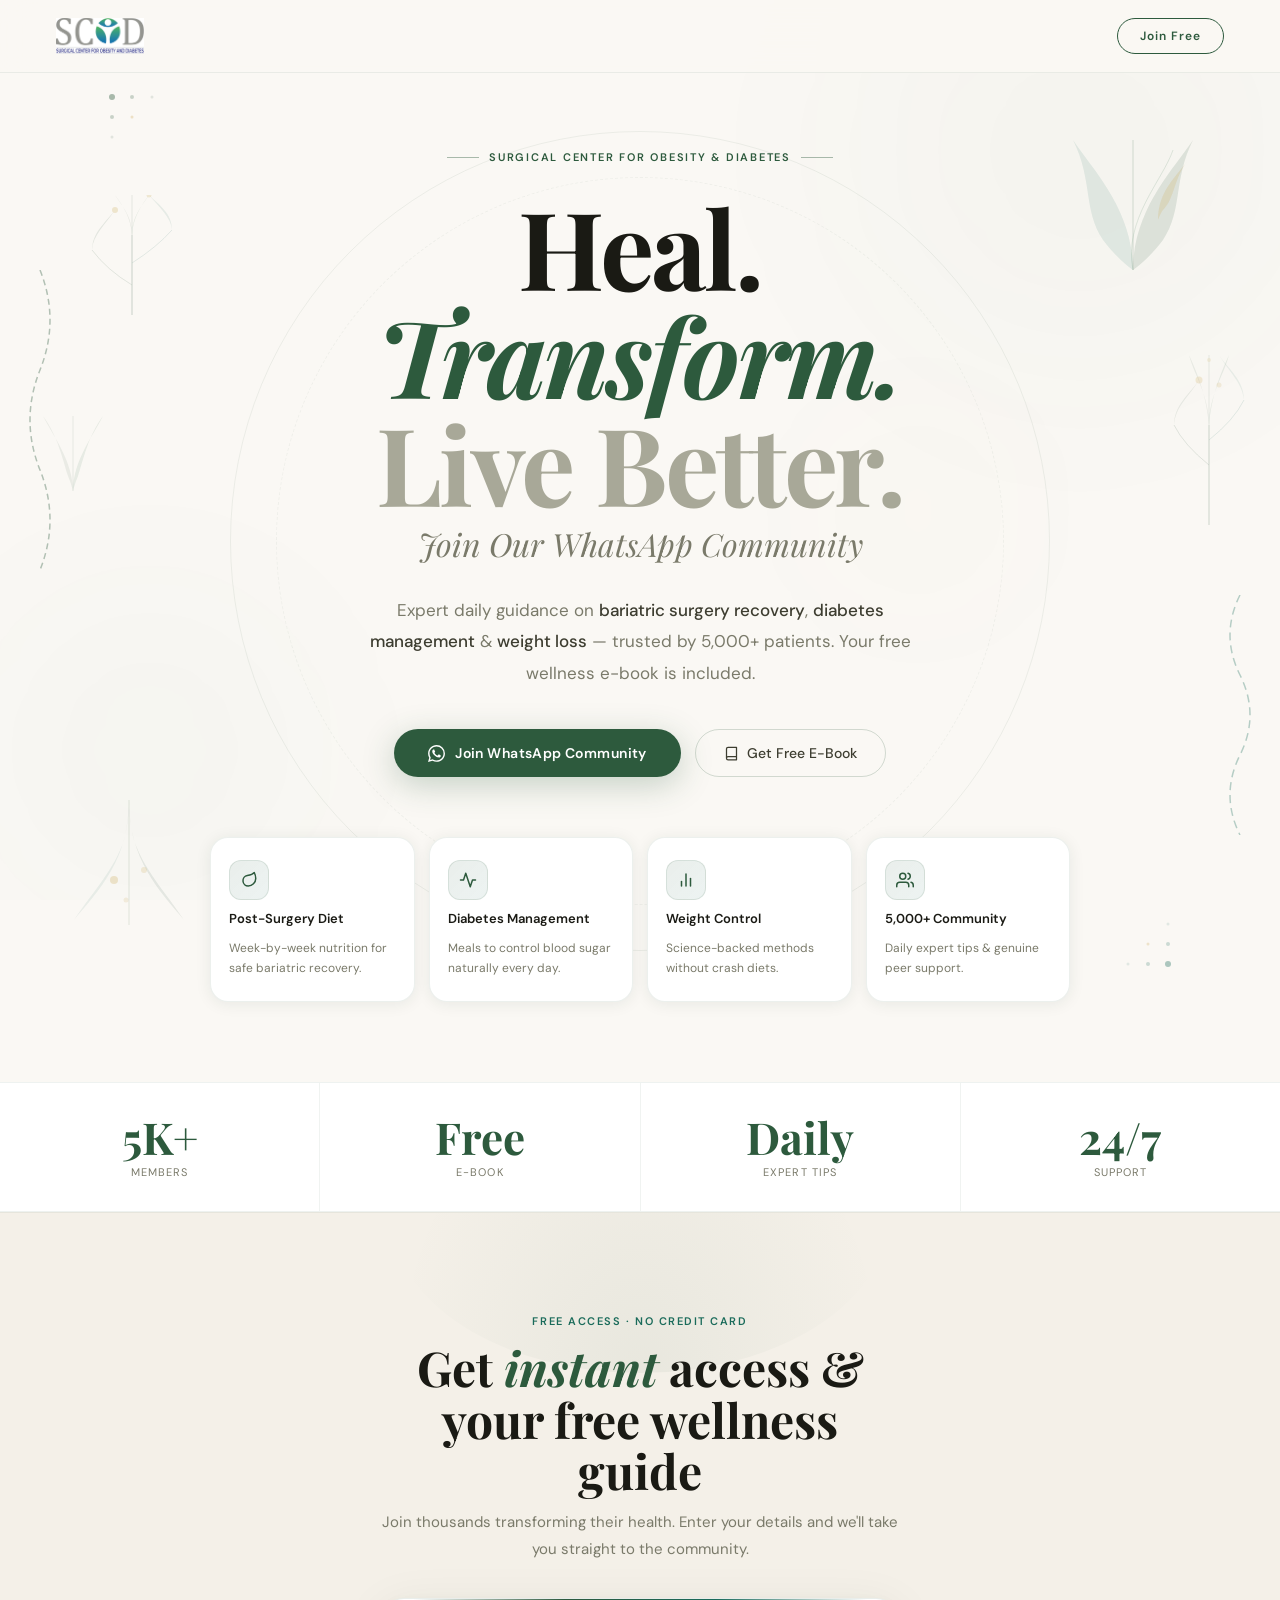
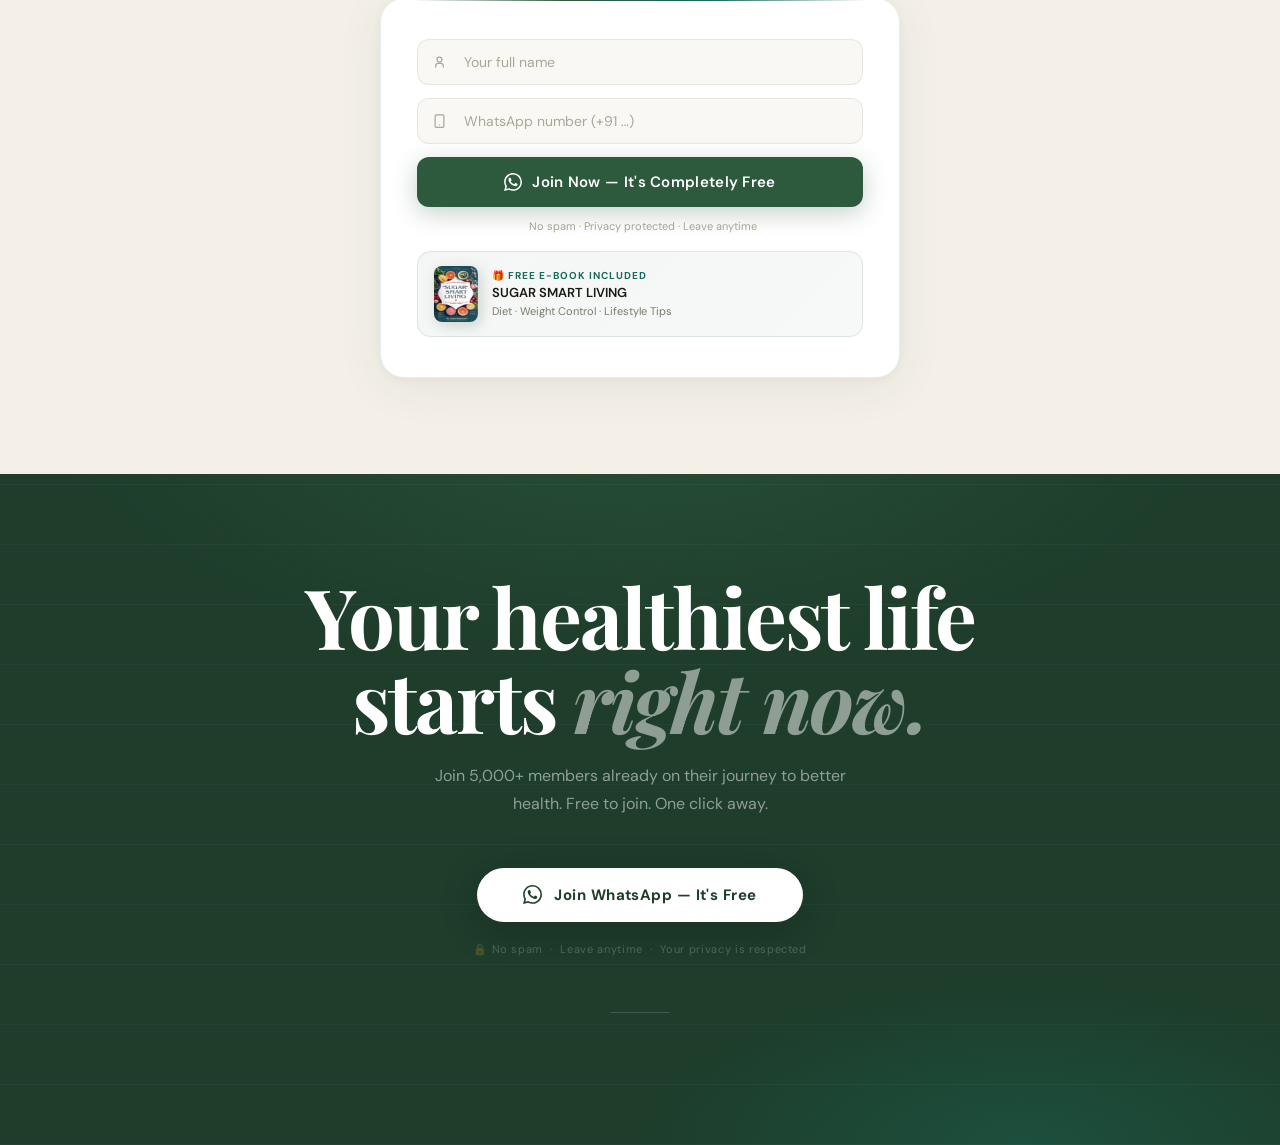
==== index.html @ 175fcb07 "Landing Page Done" ====
<!DOCTYPE html>
<html lang="en">
<head>
<meta charset="UTF-8">
<meta name="viewport" content="width=device-width, initial-scale=1.0">
<title>SCOD — Join Our WhatsApp Community</title>
<link href="https://fonts.googleapis.com/css2?family=Playfair+Display:ital,wght@0,400;0,600;0,700;0,900;1,400;1,600;1,700&family=DM+Sans:ital,opsz,wght@0,9..40,300;0,9..40,400;0,9..40,500;0,9..40,600;1,9..40,300&display=swap" rel="stylesheet">
<style>
*,*::before,*::after{box-sizing:border-box;margin:0;padding:0}

:root{
  --ivory:#faf8f4;
  --cream:#f4f0e8;
  --warm:#ede8dc;
  --sage:#2d5a3d;
  --sage2:#1e3d2b;
  --sage3:#3d7a52;
  --teal:#1a6b5a;
  --gold:#b8860b;
  --text:#1a1a14;
  --text2:#3d3d30;
  --muted:#7a7a6a;
  --light:#a8a898;
  --border:rgba(45,90,61,0.12);
  --shadow:rgba(30,50,35,0.08);
}

html{scroll-behavior:smooth}
body{
  font-family:'DM Sans',sans-serif;
  background:var(--ivory);
  color:var(--text);
  overflow-x:hidden;
  -webkit-font-smoothing:antialiased;
}

/* ── BACKGROUND BLOBS ── */
.bg-blobs{position:fixed;inset:0;z-index:0;pointer-events:none;overflow:hidden}
.blob{position:absolute;border-radius:50%;filter:blur(80px);opacity:.5}
.blob1{width:700px;height:700px;background:radial-gradient(circle,rgba(45,90,61,.07),transparent 70%);top:-200px;right:-150px;animation:bf1 25s ease-in-out infinite alternate}
.blob2{width:500px;height:500px;background:radial-gradient(circle,rgba(26,107,90,.06),transparent 70%);bottom:-100px;left:-100px;animation:bf2 20s ease-in-out infinite alternate}
.blob3{width:300px;height:300px;background:radial-gradient(circle,rgba(184,134,11,.05),transparent 70%);top:40%;left:60%;animation:bf3 18s ease-in-out infinite alternate}
@keyframes bf1{0%{transform:translate(0,0)scale(1)}100%{transform:translate(-40px,30px)scale(1.08)}}
@keyframes bf2{0%{transform:translate(0,0)scale(1)}100%{transform:translate(30px,-25px)scale(1.06)}}
@keyframes bf3{0%{transform:translate(0,0)scale(1)}100%{transform:translate(-20px,20px)scale(.94)}}

/* ── NAV ── */
nav{
  position:fixed;top:0;left:0;right:0;z-index:200;
  display:flex;align-items:center;justify-content:space-between;
  padding:18px 56px;
  background:rgba(250,248,244,.92);
  backdrop-filter:blur(16px);
  border-bottom:1px solid rgba(45,90,61,.08);
}
.nav-logo img{height:38px;width:auto;display:block}
.nav-cta{
  display:inline-flex;align-items:center;gap:8px;
  font-size:12px;font-weight:600;letter-spacing:.08em;
  color:var(--sage);background:transparent;
  border:1.5px solid var(--sage);
  padding:9px 22px;border-radius:100px;cursor:pointer;
  font-family:'DM Sans',sans-serif;
  transition:background .2s,color .2s;
}
.nav-cta:hover{background:var(--sage);color:#fff}

/* ── HERO ── */
.hero{
  position:relative;z-index:1;
  min-height:100vh;
  display:flex;flex-direction:column;
  align-items:center;justify-content:center;
  padding:150px 24px 80px;
  text-align:center;
  overflow:hidden;
}

/* ── ROTATING RING ── */
.hero-ring{
  position:absolute;
  width:min(820px,92vw);height:min(820px,92vw);
  border-radius:50%;
  border:1px solid rgba(45,90,61,.07);
  top:50%;left:50%;transform:translate(-50%,-50%);
  pointer-events:none;
  animation:ringRot 70s linear infinite;
}
.hero-ring::before{
  content:'';position:absolute;
  width:calc(100% - 90px);height:calc(100% - 90px);
  border-radius:50%;
  border:1px dashed rgba(45,90,61,.05);
  top:45px;left:45px;
}
@keyframes ringRot{0%{transform:translate(-50%,-50%)rotate(0deg)}100%{transform:translate(-50%,-50%)rotate(360deg)}}

/* ── SVG DECORATIVE ELEMENTS ── */
.deco-svg{position:absolute;pointer-events:none}

/* Leaf cluster top-right */
.leaf-tr{top:12%;right:6%;animation:leafFloat 8s ease-in-out infinite alternate;opacity:.7}
@keyframes leafFloat{0%{transform:translateY(0)rotate(0deg)}100%{transform:translateY(-14px)rotate(6deg)}}

/* Leaf cluster bottom-left */
.leaf-bl{bottom:14%;left:5%;animation:leafFloat2 9s ease-in-out infinite alternate;opacity:.6}
@keyframes leafFloat2{0%{transform:translateY(0)rotate(0deg)}100%{transform:translateY(10px)rotate(-8deg)}}

/* Small leaf accent mid-left */
.leaf-ml{top:38%;left:3%;animation:leafFloat3 11s ease-in-out infinite alternate;opacity:.5}
@keyframes leafFloat3{0%{transform:translateY(0)rotate(0deg)}100%{transform:translateY(-8px)rotate(5deg)}}

/* Wavy line left */
.wave-left{top:25%;left:0%;opacity:.35;animation:waveDrift 12s ease-in-out infinite alternate}
@keyframes waveDrift{0%{transform:translateY(0)}100%{transform:translateY(12px)}}

/* Wavy line right */
.wave-right{top:55%;right:0%;opacity:.3;animation:waveDrift2 14s ease-in-out infinite alternate}
@keyframes waveDrift2{0%{transform:translateY(0)}100%{transform:translateY(-10px)}}

/* Botanical dots */
.dots-tl{top:8%;left:8%;opacity:.4;animation:dotsPulse 6s ease-in-out infinite}
.dots-br{bottom:10%;right:8%;opacity:.35;animation:dotsPulse 7s ease-in-out infinite 1s}
@keyframes dotsPulse{0%,100%{opacity:.3;transform:scale(1)}50%{opacity:.5;transform:scale(1.05)}}

/* Botanical branch mid-right */
.branch-mr{top:30%;right:2%;opacity:.5;animation:branchWave 10s ease-in-out infinite alternate}
@keyframes branchWave{0%{transform:rotate(-3deg)}100%{transform:rotate(3deg)}}

/* Sprig top-left */
.sprig-tl{top:18%;left:6%;opacity:.55;animation:sprigSway 13s ease-in-out infinite alternate}
@keyframes sprigSway{0%{transform:rotate(-4deg)translateY(0)}100%{transform:rotate(4deg)translateY(-6px)}}

/* ── HERO INNER ── */
.hero-inner{
  position:relative;z-index:2;
  max-width:860px;
  display:flex;flex-direction:column;align-items:center;
}

.eyebrow{
  display:inline-flex;align-items:center;gap:10px;
  font-size:11px;font-weight:600;letter-spacing:.16em;text-transform:uppercase;
  color:var(--sage);margin-bottom:28px;
  opacity:0;animation:riseIn .7s .1s ease forwards;
}
.eyebrow::before,.eyebrow::after{content:'';width:32px;height:1px;background:var(--sage);opacity:.4}

.hero-title{
  font-family:'Playfair Display',serif;
  font-size:clamp(52px,8.5vw,108px);
  font-weight:700;line-height:1.0;letter-spacing:-.025em;
  color:var(--text);margin-bottom:6px;
  opacity:0;animation:riseIn .8s .2s ease forwards;
}
.hero-title .italic{font-style:italic;color:var(--sage)}
.hero-title .faded{color:var(--light)}

.hero-subtitle{
  font-family:'Playfair Display',serif;
  font-size:clamp(20px,2.8vw,32px);
  font-style:italic;font-weight:400;
  color:var(--muted);margin-bottom:30px;
  opacity:0;animation:riseIn .8s .3s ease forwards;
}

.hero-desc{
  font-size:clamp(14px,1.6vw,17px);
  line-height:1.85;color:var(--muted);
  max-width:560px;margin-bottom:40px;
  opacity:0;animation:riseIn .8s .4s ease forwards;
}
.hero-desc strong{color:var(--text2);font-weight:500}

.cta-row{
  display:flex;align-items:center;gap:14px;flex-wrap:wrap;justify-content:center;
  margin-bottom:60px;
  opacity:0;animation:riseIn .8s .5s ease forwards;
}
.btn-primary{
  display:inline-flex;align-items:center;gap:10px;
  background:var(--sage);color:#fff;
  font-family:'DM Sans',sans-serif;font-size:14px;font-weight:600;letter-spacing:.03em;
  padding:15px 34px;border-radius:100px;border:none;cursor:pointer;
  box-shadow:0 8px 32px rgba(45,90,61,.25);
  transition:background .2s,transform .2s,box-shadow .2s;
}
.btn-primary:hover{background:var(--sage2);transform:translateY(-2px);box-shadow:0 14px 40px rgba(45,90,61,.32)}
.btn-primary svg{width:17px;height:17px;flex-shrink:0}

.btn-secondary{
  display:inline-flex;align-items:center;gap:8px;
  background:transparent;
  border:1.5px solid rgba(45,90,61,.2);
  color:var(--text2);
  font-family:'DM Sans',sans-serif;font-size:14px;font-weight:500;
  padding:14px 28px;border-radius:100px;cursor:pointer;
  transition:border-color .2s,background .2s,color .2s;
}
.btn-secondary:hover{border-color:var(--sage);color:var(--sage);background:rgba(45,90,61,.04)}
.btn-secondary svg{width:15px;height:15px}

/* ── INFO CARDS ── */
.info-cards{
  display:grid;grid-template-columns:repeat(4,1fr);gap:14px;
  width:100%;max-width:960px;
  opacity:0;animation:riseIn .9s .65s ease forwards;
}
.info-card{
  background:#fff;
  border:1px solid rgba(45,90,61,.09);
  border-radius:18px;
  padding:22px 18px;
  text-align:left;
  display:flex;flex-direction:column;gap:11px;
  box-shadow:0 2px 16px var(--shadow);
  transition:transform .3s cubic-bezier(.34,1.56,.64,1),box-shadow .3s,border-color .3s;
  position:relative;overflow:hidden;
}
.info-card::after{
  content:'';position:absolute;bottom:0;left:0;right:0;height:2px;
  background:linear-gradient(90deg,var(--sage),var(--teal));
  transform:scaleX(0);transform-origin:left;
  transition:transform .3s ease;
}
.info-card:hover{transform:translateY(-5px);box-shadow:0 12px 40px rgba(45,90,61,.13);border-color:rgba(45,90,61,.18)}
.info-card:hover::after{transform:scaleX(1)}
.ic-icon{
  width:40px;height:40px;border-radius:12px;
  background:linear-gradient(135deg,rgba(45,90,61,.1),rgba(26,107,90,.08));
  border:1px solid rgba(45,90,61,.12);
  display:flex;align-items:center;justify-content:center;
  transition:transform .3s;
}
.info-card:hover .ic-icon{transform:rotate(-6deg)scale(1.1)}
.ic-icon svg{width:18px;height:18px;color:var(--sage)}
.ic-title{font-size:13px;font-weight:600;color:var(--text);line-height:1.3}
.ic-desc{font-size:12px;color:var(--muted);line-height:1.65}

/* ── STATS BAR ── */
.stats-bar{
  position:relative;z-index:1;
  background:#fff;
  border-top:1px solid rgba(45,90,61,.08);
  border-bottom:1px solid rgba(45,90,61,.08);
  display:flex;
}
.s-item{
  flex:1;padding:32px 16px;text-align:center;
  border-right:1px solid rgba(45,90,61,.07);
  transition:background .2s;
}
.s-item:last-child{border-right:none}
.s-item:hover{background:rgba(45,90,61,.03)}
.s-num{
  font-family:'Playfair Display',serif;
  font-size:clamp(30px,3.5vw,44px);font-weight:700;
  color:var(--sage);line-height:1;margin-bottom:6px;
}
.s-lbl{font-size:11px;color:var(--muted);letter-spacing:.1em;text-transform:uppercase}

/* ── FORM SECTION (scroll) ── */
.form-section{
  position:relative;z-index:1;
  background:var(--cream);
  padding:96px 24px;
  border-top:1px solid rgba(45,90,61,.07);
  overflow:hidden;
}
.form-section::before{
  content:'';position:absolute;top:-160px;left:50%;transform:translateX(-50%);
  width:500px;height:320px;border-radius:50%;
  background:radial-gradient(ellipse at 50% 100%,rgba(45,90,61,.06),transparent 70%);
  pointer-events:none;
}
.form-wrap{
  position:relative;z-index:1;
  max-width:520px;margin:0 auto;text-align:center;
}
.form-tag{
  display:inline-block;
  font-size:11px;font-weight:600;letter-spacing:.14em;text-transform:uppercase;
  color:var(--teal);margin-bottom:14px;
}
.form-heading{
  font-family:'Playfair Display',serif;
  font-size:clamp(32px,4vw,48px);font-weight:700;line-height:1.08;
  margin-bottom:12px;color:var(--text);
}
.form-heading em{font-style:italic;color:var(--sage)}
.form-subtext{font-size:15px;color:var(--muted);line-height:1.75;margin-bottom:36px}

/* shared form card style */
.form-card{
  background:#fff;
  border:1px solid rgba(45,90,61,.1);
  border-radius:24px;
  padding:40px 36px;
  box-shadow:0 8px 48px rgba(30,50,35,.07),0 2px 8px rgba(30,50,35,.04);
  text-align:left;
  position:relative;overflow:hidden;
}
.form-card::before{
  content:'';position:absolute;top:0;left:32px;right:32px;height:2px;
  background:linear-gradient(90deg,transparent,var(--sage),var(--teal),transparent);
  border-radius:0 0 4px 4px;
}

.f-row{position:relative;margin-bottom:13px}
.f-row svg{
  position:absolute;left:15px;top:50%;transform:translateY(-50%);
  width:15px;height:15px;color:var(--light);pointer-events:none;transition:color .2s;
}
.f-row:focus-within svg{color:var(--sage)}
.f-row input{
  width:100%;padding:13px 14px 13px 46px;
  background:var(--ivory);
  border:1.5px solid rgba(45,90,61,.1);
  border-radius:12px;
  font-family:'DM Sans',sans-serif;font-size:14px;color:var(--text);
  outline:none;
  transition:border-color .25s,background .25s,box-shadow .25s;
}
.f-row input::placeholder{color:var(--light)}
.f-row input:focus{
  border-color:rgba(45,90,61,.4);background:#fff;
  box-shadow:0 0 0 4px rgba(45,90,61,.08);
}

.btn-submit{
  width:100%;padding:15px;margin-top:4px;
  background:var(--sage);color:#fff;
  font-family:'DM Sans',sans-serif;font-size:15px;font-weight:600;letter-spacing:.02em;
  border:none;border-radius:12px;cursor:pointer;
  display:flex;align-items:center;justify-content:center;gap:10px;
  box-shadow:0 6px 24px rgba(45,90,61,.28);
  transition:background .2s,transform .2s,box-shadow .2s;
  position:relative;overflow:hidden;
}
.btn-submit::after{
  content:'';position:absolute;inset:0;
  background:linear-gradient(135deg,rgba(255,255,255,.15),transparent);
  opacity:0;transition:opacity .2s;
}
.btn-submit:hover{background:var(--sage2);transform:translateY(-2px);box-shadow:0 12px 36px rgba(45,90,61,.35)}
.btn-submit:hover::after{opacity:1}
.btn-submit svg{width:18px;height:18px;flex-shrink:0}

.f-note{
  font-size:11px;color:var(--light);text-align:center;margin-top:12px;
  display:flex;align-items:center;justify-content:center;gap:5px;
}
.f-note svg{width:10px;height:10px}

.ebook-strip{
  margin-top:18px;
  background:linear-gradient(135deg,rgba(45,90,61,.05),rgba(26,107,90,.04));
  border:1px solid rgba(45,90,61,.12);
  border-radius:14px;padding:14px 16px;
  display:flex;gap:14px;align-items:center;
  transition:background .2s,transform .2s;
}
.ebook-strip:hover{background:rgba(45,90,61,.08);transform:translateY(-1px)}
.ebook-cover{
  width:44px;height:56px;flex-shrink:0;
  background:linear-gradient(160deg,var(--sage),var(--teal));
  border-radius:8px;display:flex;align-items:center;justify-content:center;
  box-shadow:3px 4px 14px rgba(45,90,61,.22);
}
.ebook-cover svg{width:19px;height:19px;color:#fff}
.ebook-tag{font-size:10px;font-weight:700;letter-spacing:.1em;text-transform:uppercase;color:var(--teal)}
.ebook-name{font-size:13px;font-weight:600;color:var(--text);line-height:1.3;margin:3px 0 2px}
.ebook-meta{font-size:11px;color:var(--muted)}

/* ── POPUP MODAL ── */
.modal-overlay{
  display:none;position:fixed;inset:0;z-index:9000;
  background:rgba(26,26,20,.6);
  backdrop-filter:blur(12px);
  align-items:center;justify-content:center;
  padding:24px;
}
.modal-overlay.show{display:flex}

.modal-box{
  background:#fff;
  border-radius:28px;
  padding:44px 40px;
  max-width:460px;width:100%;
  position:relative;
  box-shadow:0 32px 80px rgba(30,50,35,.18),0 4px 24px rgba(30,50,35,.08);
  animation:modalPop .45s cubic-bezier(.34,1.56,.64,1) both;
  overflow:hidden;
}
.modal-box::before{
  content:'';position:absolute;top:0;left:0;right:0;height:3px;
  background:linear-gradient(90deg,var(--sage),var(--teal));
}
/* Decorative leaf inside modal */
.modal-leaf{
  position:absolute;top:-10px;right:-10px;opacity:.08;pointer-events:none;
}

.modal-close{
  position:absolute;top:16px;right:18px;
  width:32px;height:32px;border-radius:50%;
  background:rgba(45,90,61,.08);border:none;cursor:pointer;
  display:flex;align-items:center;justify-content:center;
  font-size:16px;color:var(--muted);
  transition:background .2s,color .2s;
  font-family:'DM Sans',sans-serif;
}
.modal-close:hover{background:rgba(45,90,61,.16);color:var(--sage)}

.modal-tag{
  font-size:11px;font-weight:600;letter-spacing:.14em;text-transform:uppercase;
  color:var(--teal);margin-bottom:10px;display:block;
}
.modal-heading{
  font-family:'Playfair Display',serif;
  font-size:clamp(26px,3vw,34px);font-weight:700;line-height:1.1;
  color:var(--text);margin-bottom:8px;
}
.modal-heading em{font-style:italic;color:var(--sage)}
.modal-sub{font-size:14px;color:var(--muted);line-height:1.7;margin-bottom:24px}

@keyframes modalPop{
  from{opacity:0;transform:scale(.86) translateY(20px)}
  to{opacity:1;transform:scale(1) translateY(0)}
}

/* ── SUCCESS OVERLAY ── */
.success-overlay{
  display:none;position:fixed;inset:0;
  background:rgba(26,26,20,.7);backdrop-filter:blur(16px);
  z-index:9999;align-items:center;justify-content:center;
}
.success-overlay.show{display:flex}
.success-box{
  background:#fff;border-radius:28px;
  padding:54px 44px;text-align:center;
  max-width:380px;width:92%;
  box-shadow:0 32px 80px rgba(0,0,0,.2);
  animation:popIn .5s cubic-bezier(.34,1.56,.64,1) both;
  position:relative;overflow:hidden;
}
.success-box::before{
  content:'';position:absolute;top:0;left:0;right:0;height:3px;
  background:linear-gradient(90deg,var(--sage),var(--teal));
}
.s-ring{
  width:72px;height:72px;border-radius:50%;
  background:linear-gradient(135deg,rgba(45,90,61,.1),rgba(26,107,90,.08));
  border:1px solid rgba(45,90,61,.15);
  display:flex;align-items:center;justify-content:center;
  margin:0 auto 20px;
  animation:ringPulse 2.5s infinite;
}
@keyframes ringPulse{0%,100%{box-shadow:0 0 0 0 rgba(45,90,61,.25)}50%{box-shadow:0 0 0 16px rgba(45,90,61,0)}}
.s-ring svg{width:32px;height:32px;color:var(--sage)}
.success-box h2{font-family:'Playfair Display',serif;font-size:26px;font-weight:700;color:var(--text);margin-bottom:10px}
.success-box p{font-size:14px;color:var(--muted);line-height:1.7;margin-bottom:28px}
.btn-wa{
  display:inline-flex;align-items:center;gap:9px;
  background:#25D366;color:#fff;border-radius:12px;
  padding:13px 30px;font-family:'DM Sans',sans-serif;font-size:14px;font-weight:600;
  text-decoration:none;box-shadow:0 6px 20px rgba(37,211,102,.32);
  transition:background .2s,transform .2s;
}
.btn-wa:hover{background:#1baa52;transform:translateY(-2px)}
.btn-wa svg{width:17px;height:17px}

/* ── FOOTER ── */
.footer-cta{
  position:relative;z-index:1;
  background:var(--sage2);
  padding:100px 24px;text-align:center;overflow:hidden;
}
.footer-cta::before{
  content:'';position:absolute;inset:0;
  background:
    radial-gradient(ellipse 70% 60% at 50% -10%,rgba(45,90,61,.6),transparent 65%),
    radial-gradient(ellipse 50% 40% at 80% 100%,rgba(26,107,90,.4),transparent 60%);
  pointer-events:none;
}
.footer-cta::after{
  content:'';position:absolute;inset:0;pointer-events:none;
  background-image:repeating-linear-gradient(0deg,rgba(255,255,255,.03) 0px,rgba(255,255,255,.03) 1px,transparent 1px,transparent 60px);
}
.footer-inner{position:relative;z-index:1}
.footer-logo{margin-bottom:44px}
.footer-logo img{height:54px;width:auto;display:inline-block;filter:brightness(0) invert(1);opacity:.75}
.footer-title{
  font-family:'Playfair Display',serif;
  font-size:clamp(40px,6.5vw,84px);
  font-weight:700;line-height:1.01;letter-spacing:-.025em;
  color:#fff;margin-bottom:20px;
}
.footer-title em{font-style:italic;color:rgba(255,255,255,.5)}
.footer-sub{font-size:16px;color:rgba(255,255,255,.5);line-height:1.75;margin-bottom:50px;max-width:460px;margin-left:auto;margin-right:auto}
.btn-footer{
  display:inline-flex;align-items:center;gap:12px;
  background:#fff;color:var(--sage2);
  font-family:'DM Sans',sans-serif;font-size:15px;font-weight:700;letter-spacing:.03em;
  padding:17px 46px;border-radius:100px;border:none;cursor:pointer;
  box-shadow:0 8px 40px rgba(0,0,0,.2);
  transition:transform .2s,box-shadow .2s,background .2s;text-decoration:none;
}
.btn-footer:hover{transform:translateY(-3px);box-shadow:0 16px 56px rgba(0,0,0,.28);background:var(--ivory)}
.btn-footer svg{width:19px;height:19px}
.footer-fine{font-size:11px;color:rgba(255,255,255,.22);margin-top:20px;letter-spacing:.06em}
.footer-divider{width:60px;height:1px;background:rgba(255,255,255,.15);margin:56px auto 32px}
.footer-bottom-logo img{height:26px;filter:brightness(0) invert(1);opacity:.25;display:block;margin:0 auto}

/* ── KEYFRAMES ── */
@keyframes riseIn{from{opacity:0;transform:translateY(28px)}to{opacity:1;transform:translateY(0)}}
@keyframes popIn{from{opacity:0;transform:scale(.78)}to{opacity:1;transform:scale(1)}}
@keyframes shake{0%,100%{transform:translateX(0)}25%{transform:translateX(-5px)}75%{transform:translateX(5px)}}

/* ── RESPONSIVE ── */
@media(max-width:900px){
  .info-cards{grid-template-columns:repeat(2,1fr);max-width:600px}
  .leaf-tr,.leaf-bl,.leaf-ml,.branch-mr,.sprig-tl{transform:scale(.7)}
}
@media(max-width:640px){
  nav{padding:14px 20px}
  .hero{padding:108px 16px 64px}
  .info-cards{grid-template-columns:1fr 1fr;gap:10px}
  .cta-row{flex-direction:column;width:100%;max-width:320px}
  .btn-primary,.btn-secondary{width:100%;justify-content:center}
  .form-card{padding:28px 22px}
  .stats-bar{flex-wrap:wrap}
  .s-item{flex:0 0 50%;border-bottom:1px solid rgba(45,90,61,.08)}
  .s-item:nth-child(even){border-right:none}
  .footer-cta{padding:72px 20px}
  .hero-ring{display:none}
  .modal-box{padding:32px 24px}
  .wave-left,.wave-right,.dots-tl,.dots-br{display:none}
  .leaf-tr,.leaf-bl{transform:scale(.55)}
  .leaf-ml,.branch-mr,.sprig-tl{display:none}
}
@media(max-width:400px){
  .info-cards{grid-template-columns:1fr}
  .leaf-tr,.leaf-bl{display:none}
}
</style>
</head>
<body>

<div class="bg-blobs">
  <div class="blob blob1"></div>
  <div class="blob blob2"></div>
  <div class="blob blob3"></div>
</div>

<!-- ══ NAV ══ -->
<nav>
  <img src="[data-uri]" alt="SCOD" style="height:36px">
  <button class="nav-cta" onclick="scrollToForm()">Join Free</button>
</nav>

<!-- ══ HERO ══ -->
<section class="hero">
  <div class="hero-ring"></div>

  <!-- WAVY LINES -->
  <svg class="deco-svg wave-left" width="80" height="300" viewBox="0 0 80 300" fill="none">
    <path d="M40 0 Q60 50 40 100 Q20 150 40 200 Q60 250 40 300" stroke="#2d5a3d" stroke-width="1.5" fill="none" stroke-dasharray="6 4"/>
  </svg>
  <svg class="deco-svg wave-right" width="80" height="240" viewBox="0 0 80 240" fill="none">
    <path d="M40 0 Q20 40 40 80 Q60 120 40 160 Q20 200 40 240" stroke="#1a6b5a" stroke-width="1.5" fill="none" stroke-dasharray="8 5"/>
  </svg>

  <!-- BOTANICAL DOTS -->
  <svg class="deco-svg dots-tl" width="80" height="80" viewBox="0 0 80 80" fill="none">
    <circle cx="10" cy="10" r="3" fill="#2d5a3d"/>
    <circle cx="30" cy="10" r="2" fill="#2d5a3d" opacity=".6"/>
    <circle cx="10" cy="30" r="2" fill="#2d5a3d" opacity=".6"/>
    <circle cx="50" cy="10" r="1.5" fill="#2d5a3d" opacity=".3"/>
    <circle cx="10" cy="50" r="1.5" fill="#2d5a3d" opacity=".3"/>
    <circle cx="30" cy="30" r="1.5" fill="#b8860b" opacity=".5"/>
  </svg>
  <svg class="deco-svg dots-br" width="80" height="80" viewBox="0 0 80 80" fill="none">
    <circle cx="70" cy="70" r="3" fill="#1a6b5a"/>
    <circle cx="50" cy="70" r="2" fill="#1a6b5a" opacity=".6"/>
    <circle cx="70" cy="50" r="2" fill="#1a6b5a" opacity=".6"/>
    <circle cx="30" cy="70" r="1.5" fill="#1a6b5a" opacity=".3"/>
    <circle cx="70" cy="30" r="1.5" fill="#1a6b5a" opacity=".3"/>
    <circle cx="50" cy="50" r="1.5" fill="#b8860b" opacity=".5"/>
  </svg>

  <!-- LEAF CLUSTER TOP-RIGHT -->
  <svg class="deco-svg leaf-tr" width="140" height="160" viewBox="0 0 140 160" fill="none">
    <path d="M70 140 C70 80 110 40 130 10 C110 50 120 80 100 110 C85 130 70 140 70 140Z" fill="#2d5a3d" opacity=".18"/>
    <path d="M70 140 C70 80 30 40 10 10 C30 50 20 80 40 110 C55 130 70 140 70 140Z" fill="#1a6b5a" opacity=".14"/>
    <path d="M70 10 L70 140" stroke="#2d5a3d" stroke-width="1" opacity=".25"/>
    <path d="M70 140 C60 90 100 50 110 20" stroke="#3d7a52" stroke-width="1" opacity=".2" fill="none"/>
    <!-- Small side leaf -->
    <path d="M95 90 C95 60 115 45 125 30 C110 50 112 68 100 80 C97 84 95 90 95 90Z" fill="#b8860b" opacity=".2"/>
  </svg>

  <!-- LEAF CLUSTER BOTTOM-LEFT -->
  <svg class="deco-svg leaf-bl" width="130" height="150" viewBox="0 0 130 150" fill="none">
    <path d="M65 20 C65 80 95 110 120 140 C100 110 80 90 70 60 C65 40 65 20 65 20Z" fill="#2d5a3d" opacity=".16"/>
    <path d="M65 20 C65 80 35 110 10 140 C30 110 50 90 60 60 C65 40 65 20 65 20Z" fill="#1a6b5a" opacity=".12"/>
    <path d="M65 20 L65 145" stroke="#2d5a3d" stroke-width="1" opacity=".22"/>
    <!-- Berry dots -->
    <circle cx="50" cy="100" r="4" fill="#b8860b" opacity=".3"/>
    <circle cx="80" cy="90" r="3" fill="#b8860b" opacity=".22"/>
    <circle cx="62" cy="120" r="2.5" fill="#b8860b" opacity=".18"/>
  </svg>

  <!-- SMALL LEAF MID-LEFT -->
  <svg class="deco-svg leaf-ml" width="70" height="90" viewBox="0 0 70 90" fill="none">
    <path d="M35 80 C35 50 55 25 65 5 C50 25 45 50 40 65 C37 72 35 80 35 80Z" fill="#3d7a52" opacity=".2"/>
    <path d="M35 80 C35 50 15 25 5 5 C20 25 25 50 30 65 C33 72 35 80 35 80Z" fill="#2d5a3d" opacity=".15"/>
    <path d="M35 5 L35 80" stroke="#2d5a3d" stroke-width="1" opacity=".2"/>
  </svg>

  <!-- BRANCH MID-RIGHT -->
  <svg class="deco-svg branch-mr" width="90" height="200" viewBox="0 0 90 200" fill="none">
    <path d="M45 200 Q45 140 45 100" stroke="#2d5a3d" stroke-width="1.5" fill="none" opacity=".3"/>
    <!-- Left branch -->
    <path d="M45 140 Q20 120 10 100" stroke="#2d5a3d" stroke-width="1" fill="none" opacity=".25"/>
    <path d="M10 100 C10 80 25 70 35 55 C25 72 12 80 10 100Z" fill="#2d5a3d" opacity=".18"/>
    <!-- Right branch -->
    <path d="M45 115 Q70 95 80 75" stroke="#1a6b5a" stroke-width="1" fill="none" opacity=".22"/>
    <path d="M80 75 C80 55 65 45 55 30 C65 47 78 57 80 75Z" fill="#1a6b5a" opacity=".15"/>
    <!-- Top leaf -->
    <path d="M45 100 C45 70 60 50 65 30 C55 52 48 70 45 100Z" fill="#3d7a52" opacity=".2"/>
    <path d="M45 100 C45 70 30 50 25 30 C35 52 42 70 45 100Z" fill="#2d5a3d" opacity=".16"/>
    <path d="M45 30 L45 100" stroke="#2d5a3d" stroke-width="1" opacity=".2"/>
    <!-- Berries -->
    <circle cx="35" cy="55" r="3.5" fill="#b8860b" opacity=".28"/>
    <circle cx="55" cy="60" r="2.5" fill="#b8860b" opacity=".22"/>
    <circle cx="45" cy="35" r="2" fill="#b8860b" opacity=".2"/>
  </svg>

  <!-- SPRIG TOP-LEFT -->
  <svg class="deco-svg sprig-tl" width="110" height="130" viewBox="0 0 110 130" fill="none">
    <path d="M55 120 Q55 80 55 40" stroke="#2d5a3d" stroke-width="1.5" fill="none" opacity=".28"/>
    <path d="M55 90 Q30 75 15 55" stroke="#2d5a3d" stroke-width="1" fill="none" opacity=".22"/>
    <path d="M15 55 C15 38 28 28 38 15 C28 30 16 40 15 55Z" fill="#2d5a3d" opacity=".2"/>
    <path d="M55 68 Q80 52 95 35" stroke="#1a6b5a" stroke-width="1" fill="none" opacity=".2"/>
    <path d="M95 35 C95 18 82 10 72 0 C82 12 94 22 95 35Z" fill="#1a6b5a" opacity=".16"/>
    <!-- Tiny leaf at top -->
    <path d="M55 40 C55 20 66 10 72 0 C63 12 56 24 55 40Z" fill="#3d7a52" opacity=".22"/>
    <path d="M55 40 C55 20 44 10 38 0 C47 12 54 24 55 40Z" fill="#2d5a3d" opacity=".18"/>
    <path d="M55 0 L55 40" stroke="#2d5a3d" stroke-width="1" opacity=".2"/>
    <!-- Gold berries -->
    <circle cx="38" cy="15" r="3" fill="#b8860b" opacity=".3"/>
    <circle cx="72" cy="0" r="2.5" fill="#b8860b" opacity=".25"/>
  </svg>

  <!-- HERO CONTENT -->
  <div class="hero-inner">
    <div class="eyebrow">Surgical Center for Obesity &amp; Diabetes</div>

    <h1 class="hero-title">
      Heal.<br>
      <span class="italic">Transform.</span><br>
      <span class="faded">Live Better.</span>
    </h1>

    <p class="hero-subtitle">Join Our WhatsApp Community</p>

    <p class="hero-desc">
      Expert daily guidance on <strong>bariatric surgery recovery</strong>, <strong>diabetes management</strong> &amp; <strong>weight loss</strong> — trusted by 5,000+ patients. Your free wellness e-book is included.
    </p>

    <div class="cta-row">
      <button class="btn-primary" onclick="scrollToForm()">
        <svg viewBox="0 0 24 24" fill="currentColor"><path d="M17.472 14.382c-.297-.149-1.758-.867-2.03-.967-.273-.099-.471-.148-.67.15-.197.297-.767.966-.94 1.164-.173.199-.347.223-.644.075-.297-.15-1.255-.463-2.39-1.475-.883-.788-1.48-1.761-1.653-2.059-.173-.297-.018-.458.13-.606.134-.133.298-.347.446-.52.149-.174.198-.298.298-.497.099-.198.05-.371-.025-.52-.075-.149-.669-1.612-.916-2.207-.242-.579-.487-.5-.669-.51-.173-.008-.371-.01-.57-.01-.198 0-.52.074-.792.372-.272.297-1.04 1.016-1.04 2.479 0 1.462 1.065 2.875 1.213 3.074.149.198 2.096 3.2 5.077 4.487.709.306 1.262.489 1.694.625.712.227 1.36.195 1.871.118.571-.085 1.758-.719 2.006-1.413.248-.694.248-1.289.173-1.413-.074-.124-.272-.198-.57-.347zm-5.421 7.403h-.004a9.87 9.87 0 0 1-5.031-1.378l-.361-.214-3.741.982.998-3.648-.235-.374a9.86 9.86 0 0 1-1.51-5.26c.001-5.45 4.436-9.884 9.888-9.884 2.64 0 5.122 1.03 6.988 2.898a9.825 9.825 0 0 1 2.893 6.994c-.003 5.45-4.437 9.884-9.885 9.884zm8.413-18.297A11.815 11.815 0 0 0 12.05 0C5.495 0 .16 5.335.157 11.892c0 2.096.547 4.142 1.588 5.945L.057 24l6.305-1.654a11.882 11.882 0 0 0 5.683 1.448h.005c6.554 0 11.89-5.335 11.893-11.893a11.821 11.821 0 0 0-3.48-8.413z"/></svg>
        Join WhatsApp Community
      </button>
      <!-- NOW OPENS POPUP -->
      <button class="btn-secondary" onclick="openModal()">
        <svg viewBox="0 0 24 24" fill="none" stroke="currentColor" stroke-width="2" stroke-linecap="round" stroke-linejoin="round"><path d="M4 19.5v-15A2.5 2.5 0 0 1 6.5 2H20v20H6.5a2.5 2.5 0 0 1 0-5H20"/></svg>
        Get Free E-Book
      </button>
    </div>

    <!-- INFO CARDS -->
    <div class="info-cards">
      <div class="info-card">
        <div class="ic-icon"><svg viewBox="0 0 24 24" fill="none" stroke="currentColor" stroke-width="2" stroke-linecap="round" stroke-linejoin="round"><path d="M11 20A7 7 0 0 1 9.8 6.1C15.5 5 17 4.48 19 2c1 2 2 4.18 2 8 0 5.5-4.78 10-10 10z"/></svg></div>
        <div class="ic-title">Post-Surgery Diet</div>
        <div class="ic-desc">Week-by-week nutrition for safe bariatric recovery.</div>
      </div>
      <div class="info-card">
        <div class="ic-icon"><svg viewBox="0 0 24 24" fill="none" stroke="currentColor" stroke-width="2" stroke-linecap="round" stroke-linejoin="round"><path d="M22 12h-4l-3 9L9 3l-3 9H2"/></svg></div>
        <div class="ic-title">Diabetes Management</div>
        <div class="ic-desc">Meals to control blood sugar naturally every day.</div>
      </div>
      <div class="info-card">
        <div class="ic-icon"><svg viewBox="0 0 24 24" fill="none" stroke="currentColor" stroke-width="2" stroke-linecap="round" stroke-linejoin="round"><path d="M18 20V10"/><path d="M12 20V4"/><path d="M6 20v-6"/></svg></div>
        <div class="ic-title">Weight Control</div>
        <div class="ic-desc">Science-backed methods without crash diets.</div>
      </div>
      <div class="info-card">
        <div class="ic-icon"><svg viewBox="0 0 24 24" fill="none" stroke="currentColor" stroke-width="2" stroke-linecap="round" stroke-linejoin="round"><path d="M17 21v-2a4 4 0 0 0-4-4H5a4 4 0 0 0-4 4v2"/><circle cx="9" cy="7" r="4"/><path d="M23 21v-2a4 4 0 0 0-3-3.87"/><path d="M16 3.13a4 4 0 0 1 0 7.75"/></svg></div>
        <div class="ic-title">5,000+ Community</div>
        <div class="ic-desc">Daily expert tips &amp; genuine peer support.</div>
      </div>
    </div>
  </div>
</section>

<!-- STATS BAR -->
<div class="stats-bar">
  <div class="s-item"><div class="s-num">5K+</div><div class="s-lbl">Members</div></div>
  <div class="s-item"><div class="s-num">Free</div><div class="s-lbl">E-Book</div></div>
  <div class="s-item"><div class="s-num">Daily</div><div class="s-lbl">Expert Tips</div></div>
  <div class="s-item"><div class="s-num">24/7</div><div class="s-lbl">Support</div></div>
</div>

<!-- FORM SECTION -->
<section class="form-section" id="joinForm">
  <div class="form-wrap">
    <span class="form-tag">Free Access · No Credit Card</span>
    <h2 class="form-heading">Get <em>instant</em> access &amp;<br>your free wellness guide</h2>
    <p class="form-subtext">Join thousands transforming their health. Enter your details and we'll take you straight to the community.</p>
    <div class="form-card">
      <div class="f-row">
        <svg viewBox="0 0 24 24" fill="none" stroke="currentColor" stroke-width="2" stroke-linecap="round" stroke-linejoin="round"><circle cx="12" cy="8" r="4"/><path d="M6 20v-2a4 4 0 0 1 4-4h4a4 4 0 0 1 4 4v2"/></svg>
        <input type="text" id="name" placeholder="Your full name">
      </div>
      <div class="f-row">
        <svg viewBox="0 0 24 24" fill="none" stroke="currentColor" stroke-width="2" stroke-linecap="round" stroke-linejoin="round"><rect width="14" height="20" x="5" y="2" rx="2"/><path d="M12 18h.01"/></svg>
        <input type="tel" id="phone" placeholder="WhatsApp number (+91 …)">
      </div>
      <button class="btn-submit" onclick="handleJoin('name','phone')">
        <svg viewBox="0 0 24 24" fill="currentColor"><path d="M17.472 14.382c-.297-.149-1.758-.867-2.03-.967-.273-.099-.471-.148-.67.15-.197.297-.767.966-.94 1.164-.173.199-.347.223-.644.075-.297-.15-1.255-.463-2.39-1.475-.883-.788-1.48-1.761-1.653-2.059-.173-.297-.018-.458.13-.606.134-.133.298-.347.446-.52.149-.174.198-.298.298-.497.099-.198.05-.371-.025-.52-.075-.149-.669-1.612-.916-2.207-.242-.579-.487-.5-.669-.51-.173-.008-.371-.01-.57-.01-.198 0-.52.074-.792.372-.272.297-1.04 1.016-1.04 2.479 0 1.462 1.065 2.875 1.213 3.074.149.198 2.096 3.2 5.077 4.487.709.306 1.262.489 1.694.625.712.227 1.36.195 1.871.118.571-.085 1.758-.719 2.006-1.413.248-.694.248-1.289.173-1.413-.074-.124-.272-.198-.57-.347zm-5.421 7.403h-.004a9.87 9.87 0 0 1-5.031-1.378l-.361-.214-3.741.982.998-3.648-.235-.374a9.86 9.86 0 0 1-1.51-5.26c.001-5.45 4.436-9.884 9.888-9.884 2.64 0 5.122 1.03 6.988 2.898a9.825 9.825 0 0 1 2.893 6.994c-.003 5.45-4.437 9.884-9.885 9.884zm8.413-18.297A11.815 11.815 0 0 0 12.05 0C5.495 0 .16 5.335.157 11.892c0 2.096.547 4.142 1.588 5.945L.057 24l6.305-1.654a11.882 11.882 0 0 0 5.683 1.448h.005c6.554 0 11.89-5.335 11.893-11.893a11.821 11.821 0 0 0-3.48-8.413z"/></svg>
        Join Now — It's Completely Free
      </button>
      <p class="f-note">
        <img svg viewBox="0 0 24 24" fill="none" stroke="currentColor" stroke-width="2" stroke-linecap="round" stroke-linejoin="round"><rect width="18" height="11" x="3" y="11" rx="2"/><path d="M7 11V7a5 5 0 0 1 10 0v4"/></svg>
        No spam · Privacy protected · Leave anytime
      </p>
      <div class="ebook-strip">
        <img src="images/E-book-cover.png" alt="E-Book Cover" class="ebook-cover">
        <div>
          <div class="ebook-tag">🎁 Free E-Book Included</div>
          <div class="ebook-name">SUGAR SMART LIVING</div>
          <div class="ebook-meta">Diet · Weight Control · Lifestyle Tips</div>
        </div>
      </div>
    </div>
  </div>
</section>

<!-- FOOTER CTA -->
<div class="footer-cta">
  <div class="footer-inner">
    <h2 class="footer-title">Your healthiest life<br>starts <em>right now.</em></h2>
    <p class="footer-sub">Join 5,000+ members already on their journey to better health. Free to join. One click away.</p>
    <a class="btn-footer" href="https://whatsapp.com/channel/0029VbBGe8vD38CbD7UrcE3E" target="_blank">
      <svg viewBox="0 0 24 24" fill="currentColor"><path d="M17.472 14.382c-.297-.149-1.758-.867-2.03-.967-.273-.099-.471-.148-.67.15-.197.297-.767.966-.94 1.164-.173.199-.347.223-.644.075-.297-.15-1.255-.463-2.39-1.475-.883-.788-1.48-1.761-1.653-2.059-.173-.297-.018-.458.13-.606.134-.133.298-.347.446-.52.149-.174.198-.298.298-.497.099-.198.05-.371-.025-.52-.075-.149-.669-1.612-.916-2.207-.242-.579-.487-.5-.669-.51-.173-.008-.371-.01-.57-.01-.198 0-.52.074-.792.372-.272.297-1.04 1.016-1.04 2.479 0 1.462 1.065 2.875 1.213 3.074.149.198 2.096 3.2 5.077 4.487.709.306 1.262.489 1.694.625.712.227 1.36.195 1.871.118.571-.085 1.758-.719 2.006-1.413.248-.694.248-1.289.173-1.413-.074-.124-.272-.198-.57-.347zm-5.421 7.403h-.004a9.87 9.87 0 0 1-5.031-1.378l-.361-.214-3.741.982.998-3.648-.235-.374a9.86 9.86 0 0 1-1.51-5.26c.001-5.45 4.436-9.884 9.888-9.884 2.64 0 5.122 1.03 6.988 2.898a9.825 9.825 0 0 1 2.893 6.994c-.003 5.45-4.437 9.884-9.885 9.884zm8.413-18.297A11.815 11.815 0 0 0 12.05 0C5.495 0 .16 5.335.157 11.892c0 2.096.547 4.142 1.588 5.945L.057 24l6.305-1.654a11.882 11.882 0 0 0 5.683 1.448h.005c6.554 0 11.89-5.335 11.893-11.893a11.821 11.821 0 0 0-3.48-8.413z"/></svg>
      Join WhatsApp — It's Free
    </a>
    <p class="footer-fine">🔒 No spam &nbsp;·&nbsp; Leave anytime &nbsp;·&nbsp; Your privacy is respected</p>
    <div class="footer-divider"></div>
  </div>
</div>

<!-- ══ E-BOOK POPUP MODAL ══ -->
<div class="modal-overlay" id="modalOverlay" onclick="closeModalOutside(event)">
  <div class="modal-box" id="modalBox">
    <!-- Decorative leaf in modal corner -->
    <svg class="modal-leaf" width="120" height="120" viewBox="0 0 120 120" fill="none">
      <path d="M60 110 C60 60 95 30 115 5 C92 35 98 68 78 90 C70 100 60 110 60 110Z" fill="#2d5a3d" opacity="1"/>
      <path d="M60 110 C60 60 25 30 5 5 C28 35 22 68 42 90 C50 100 60 110 60 110Z" fill="#1a6b5a" opacity=".8"/>
      <path d="M60 5 L60 110" stroke="#2d5a3d" stroke-width="1.5" opacity=".4"/>
    </svg>

    <button class="modal-close" onclick="closeModal()">✕</button>

    <span class="modal-tag">🎁 Free Wellness E-Book</span>
    <h2 class="modal-heading">Claim your <em>free guide</em><br>&amp; join the community</h2>
    <p class="modal-sub">Enter your details below to get instant WhatsApp access + your free Bariatric &amp; Diabetes Wellness Guide.</p>

    <div class="form-card" style="box-shadow:none;border-radius:16px;padding:28px 24px;">
      <div class="f-row">
        <svg viewBox="0 0 24 24" fill="none" stroke="currentColor" stroke-width="2" stroke-linecap="round" stroke-linejoin="round"><circle cx="12" cy="8" r="4"/><path d="M6 20v-2a4 4 0 0 1 4-4h4a4 4 0 0 1 4 4v2"/></svg>
        <input type="text" id="mname" placeholder="Your full name">
      </div>
      <div class="f-row">
        <svg viewBox="0 0 24 24" fill="none" stroke="currentColor" stroke-width="2" stroke-linecap="round" stroke-linejoin="round"><rect width="14" height="20" x="5" y="2" rx="2"/><path d="M12 18h.01"/></svg>
        <input type="tel" id="mphone" placeholder="WhatsApp number (+91 …)">
      </div>
      <button class="btn-submit" onclick="handleJoin('mname','mphone')">
        <svg viewBox="0 0 24 24" fill="currentColor"><path d="M17.472 14.382c-.297-.149-1.758-.867-2.03-.967-.273-.099-.471-.148-.67.15-.197.297-.767.966-.94 1.164-.173.199-.347.223-.644.075-.297-.15-1.255-.463-2.39-1.475-.883-.788-1.48-1.761-1.653-2.059-.173-.297-.018-.458.13-.606.134-.133.298-.347.446-.52.149-.174.198-.298.298-.497.099-.198.05-.371-.025-.52-.075-.149-.669-1.612-.916-2.207-.242-.579-.487-.5-.669-.51-.173-.008-.371-.01-.57-.01-.198 0-.52.074-.792.372-.272.297-1.04 1.016-1.04 2.479 0 1.462 1.065 2.875 1.213 3.074.149.198 2.096 3.2 5.077 4.487.709.306 1.262.489 1.694.625.712.227 1.36.195 1.871.118.571-.085 1.758-.719 2.006-1.413.248-.694.248-1.289.173-1.413-.074-.124-.272-.198-.57-.347zm-5.421 7.403h-.004a9.87 9.87 0 0 1-5.031-1.378l-.361-.214-3.741.982.998-3.648-.235-.374a9.86 9.86 0 0 1-1.51-5.26c.001-5.45 4.436-9.884 9.888-9.884 2.64 0 5.122 1.03 6.988 2.898a9.825 9.825 0 0 1 2.893 6.994c-.003 5.45-4.437 9.884-9.885 9.884zm8.413-18.297A11.815 11.815 0 0 0 12.05 0C5.495 0 .16 5.335.157 11.892c0 2.096.547 4.142 1.588 5.945L.057 24l6.305-1.654a11.882 11.882 0 0 0 5.683 1.448h.005c6.554 0 11.89-5.335 11.893-11.893a11.821 11.821 0 0 0-3.48-8.413z"/></svg>
        Get My Free E-Book &amp; Join
      </button>
      <p class="f-note">
        <svg viewBox="0 0 24 24" fill="none" stroke="currentColor" stroke-width="2" stroke-linecap="round" stroke-linejoin="round"><rect width="18" height="11" x="3" y="11" rx="2"/><path d="M7 11V7a5 5 0 0 1 10 0v4"/></svg>
        No spam · Privacy protected · Leave anytime
      </p>
    </div>
  </div>
</div>

<!-- SUCCESS OVERLAY -->
<div class="success-overlay" id="successOverlay">
  <div class="success-box">
    <div class="s-ring">
      <svg viewBox="0 0 24 24" fill="none" stroke="currentColor" stroke-width="2.5" stroke-linecap="round" stroke-linejoin="round"><polyline points="20 6 9 17 4 12"/></svg>
    </div>
    <h2>You're in! 🎉</h2>
    <p>Opening WhatsApp now. Your <strong>free e-book</strong> is waiting inside the community.</p>
    <a class="btn-wa" href="https://whatsapp.com/channel/0029VbBGe8vD38CbD7UrcE3E" target="_blank">
      <svg viewBox="0 0 24 24" fill="currentColor"><path d="M17.472 14.382c-.297-.149-1.758-.867-2.03-.967-.273-.099-.471-.148-.67.15-.197.297-.767.966-.94 1.164-.173.199-.347.223-.644.075-.297-.15-1.255-.463-2.39-1.475-.883-.788-1.48-1.761-1.653-2.059-.173-.297-.018-.458.13-.606.134-.133.298-.347.446-.52.149-.174.198-.298.298-.497.099-.198.05-.371-.025-.52-.075-.149-.669-1.612-.916-2.207-.242-.579-.487-.5-.669-.51-.173-.008-.371-.01-.57-.01-.198 0-.52.074-.792.372-.272.297-1.04 1.016-1.04 2.479 0 1.462 1.065 2.875 1.213 3.074.149.198 2.096 3.2 5.077 4.487.709.306 1.262.489 1.694.625.712.227 1.36.195 1.871.118.571-.085 1.758-.719 2.006-1.413.248-.694.248-1.289.173-1.413-.074-.124-.272-.198-.57-.347zm-5.421 7.403h-.004a9.87 9.87 0 0 1-5.031-1.378l-.361-.214-3.741.982.998-3.648-.235-.374a9.86 9.86 0 0 1-1.51-5.26c.001-5.45 4.436-9.884 9.888-9.884 2.64 0 5.122 1.03 6.988 2.898a9.825 9.825 0 0 1 2.893 6.994c-.003 5.45-4.437 9.884-9.885 9.884zm8.413-18.297A11.815 11.815 0 0 0 12.05 0C5.495 0 .16 5.335.157 11.892c0 2.096.547 4.142 1.588 5.945L.057 24l6.305-1.654a11.882 11.882 0 0 0 5.683 1.448h.005c6.554 0 11.89-5.335 11.893-11.893a11.821 11.821 0 0 0-3.48-8.413z"/></svg>
      Open WhatsApp →
    </a>
  </div>
</div>

<script>
function openModal(){
  document.getElementById('modalOverlay').classList.add('show');
  document.body.style.overflow='hidden';
  setTimeout(()=>document.getElementById('mname').focus(),400);
}
function closeModal(){
  document.getElementById('modalOverlay').classList.remove('show');
  document.body.style.overflow='';
}
function closeModalOutside(e){
  if(e.target===document.getElementById('modalOverlay')) closeModal();
}
// ESC key closes modal
document.addEventListener('keydown',e=>{if(e.key==='Escape') closeModal()});

function handleJoin(nameId, phoneId){
  const n=document.getElementById(nameId);
  const p=document.getElementById(phoneId);
  let ok=true;
  [n,p].forEach(el=>{
    if(!el.value.trim()){
      el.style.borderColor='rgba(185,28,28,.35)';
      el.style.animation='shake .4s ease';
      setTimeout(()=>{el.style.borderColor='';el.style.animation=''},900);
      ok=false;
    }
  });
  if(!ok)return;
  closeModal();
  document.getElementById('successOverlay').classList.add('show');
  setTimeout(()=>window.open('https://whatsapp.com/channel/0029VbBGe8vD38CbD7UrcE3E','_blank'),1800);
}

function scrollToForm(){
  document.getElementById('joinForm').scrollIntoView({behavior:'smooth',block:'start'});
  setTimeout(()=>document.getElementById('name').focus(),700);
}
</script>
</body>
</html>
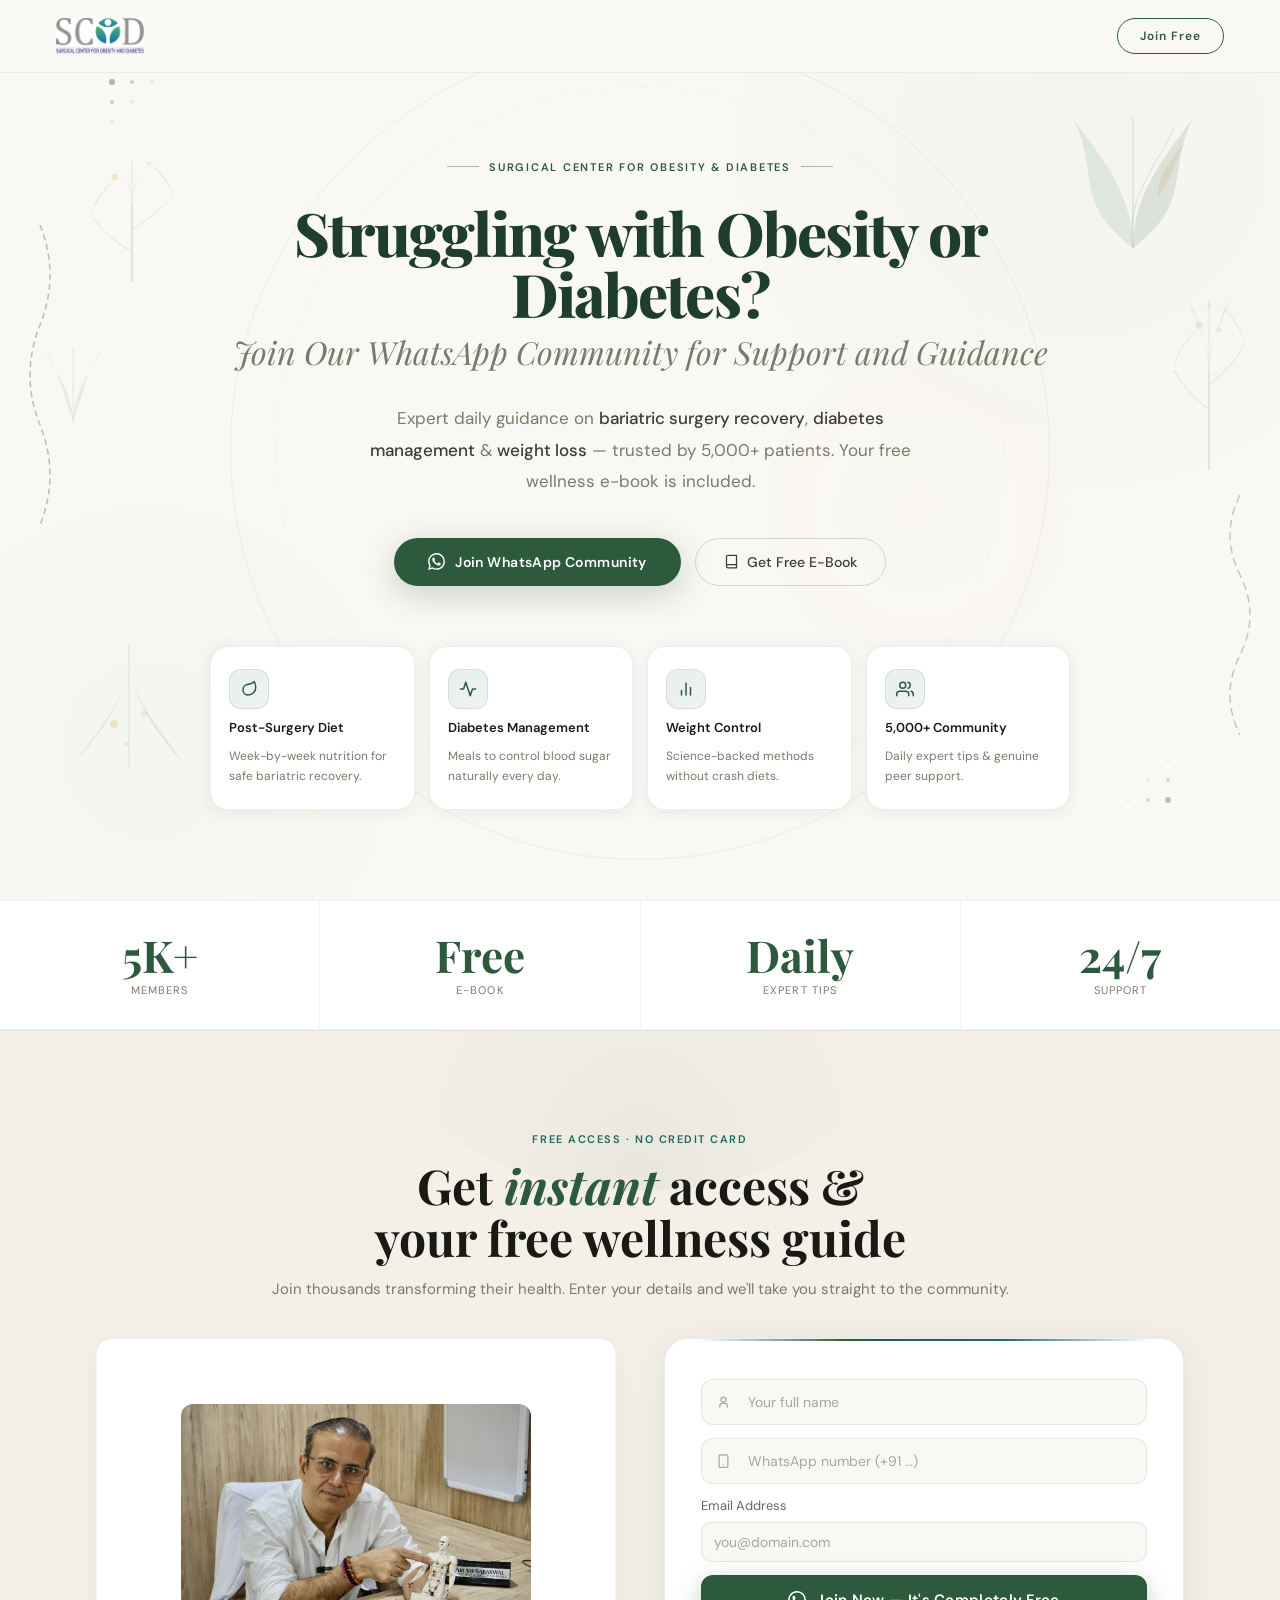
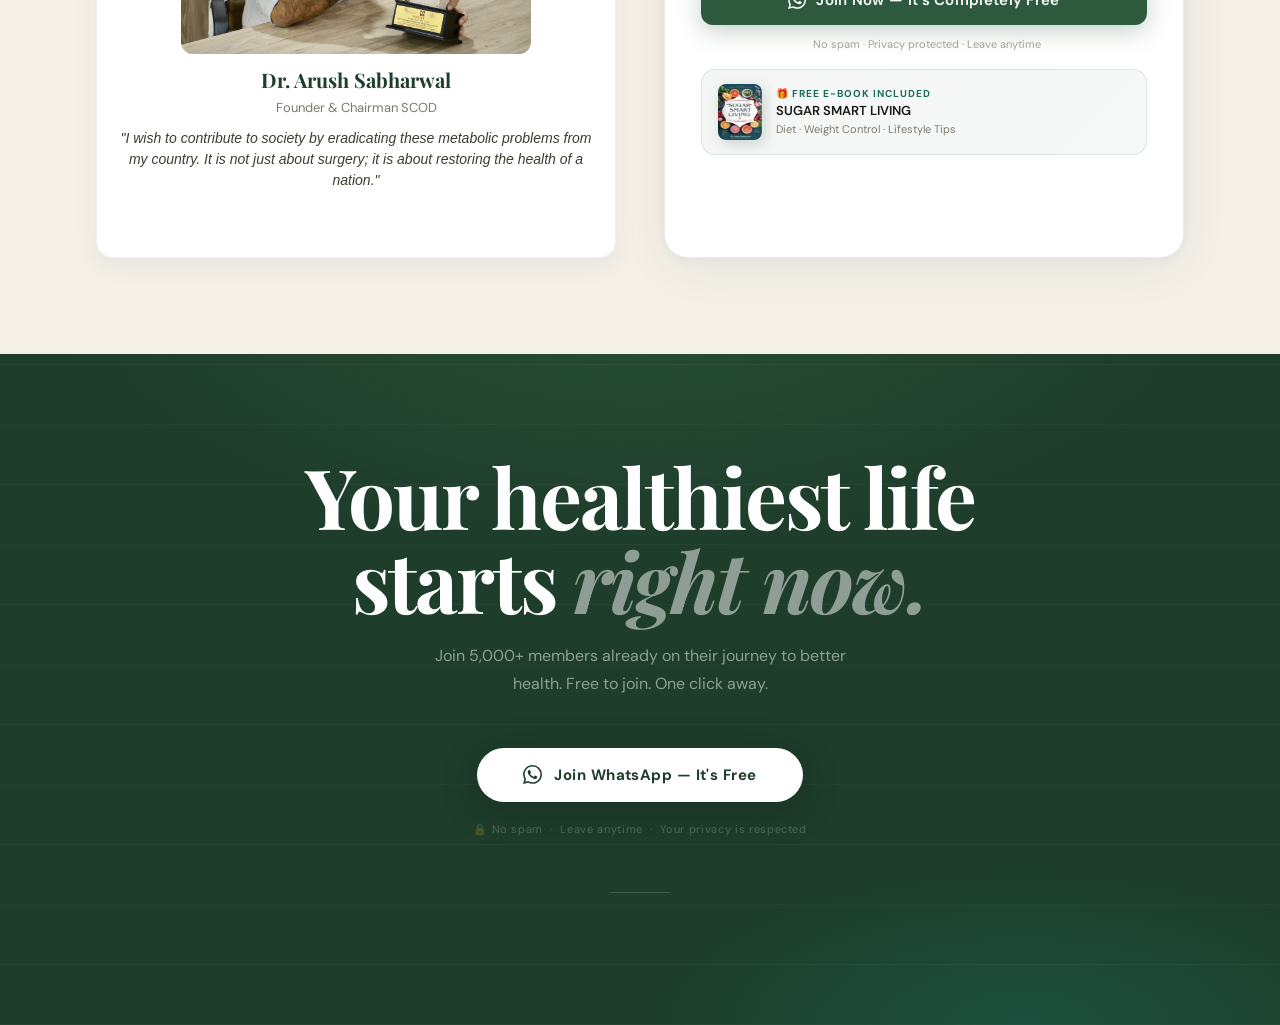
==== commit 09954e74: "Added Dr. sectio" ====
--- a/index.html
+++ b/index.html
@@ -148,13 +148,15 @@
 
 .hero-title{
   font-family:'Playfair Display',serif;
-  font-size:clamp(52px,8.5vw,108px);
-  font-weight:700;line-height:1.0;letter-spacing:-.025em;
-  color:var(--text);margin-bottom:6px;
+  font-size:clamp(44px,7.5vw,88px);
+  font-weight:700;line-height:1.02;letter-spacing:-.02em;
+  color:var(--sage2);margin-bottom:6px;
   opacity:0;animation:riseIn .8s .2s ease forwards;
 }
 .hero-title .italic{font-style:italic;color:var(--sage)}
 .hero-title .faded{color:var(--light)}
+.hero-title .headline-main{display:block;font-weight:800;color:var(--sage2)}
+.hero-title .headline-sub{display:block;font-weight:600;color:rgba(29,58,42,0.95);font-size:clamp(18px,2.6vw,26px);margin-top:8px}
 
 .hero-subtitle{
   font-family:'Playfair Display',serif;
@@ -277,6 +279,17 @@
   position:relative;z-index:1;
   max-width:520px;margin:0 auto;text-align:center;
 }
+/* two-column layout for form + doctor panel */
+.form-intro{text-align:center;max-width:820px;margin:0 auto 32px}
+.form-grid{display:flex;gap:48px;align-items:stretch;max-width:1100px;margin:0 auto;padding:0 12px;justify-content:center}
+.form-grid .form-wrap{flex:0 0 520px;margin:0;text-align:left}
+.doctor-panel{flex:0 0 520px}
+.doctor-card{background:#fff;border:1px solid rgba(45,90,61,.08);border-radius:16px;padding:22px;text-align:center;box-shadow:0 8px 24px rgba(30,50,35,.06);display:flex;flex-direction:column;justify-content:center}
+.doctor-photo{width:160px;height:160px;border-radius:12px;object-fit:cover;display:block;margin:0 auto 12px}
+.doctor-name{font-family:'Playfair Display',serif;font-size:20px;font-weight:700;color:var(--sage2);margin-bottom:6px}
+.doctor-title{font-size:13px;color:var(--muted)}
+.doctor-quote{font-size:14px;color:var(--text2);line-height:1.5;margin-top:12px;font-style:italic}
+.form-card,.doctor-card{min-height:520px}
 .form-tag{
   display:inline-block;
   font-size:11px;font-weight:600;letter-spacing:.14em;text-transform:uppercase;
@@ -529,6 +542,8 @@
   .cta-row{flex-direction:column;width:100%;max-width:320px}
   .btn-primary,.btn-secondary{width:100%;justify-content:center}
   .form-card{padding:28px 22px}
+  .form-grid{flex-direction:column;padding:0 20px}
+  .form-grid .form-wrap{max-width:100%;}
   .stats-bar{flex-wrap:wrap}
   .s-item{flex:0 0 50%;border-bottom:1px solid rgba(45,90,61,.08)}
   .s-item:nth-child(even){border-right:none}
@@ -657,12 +672,12 @@
     <div class="eyebrow">Surgical Center for Obesity &amp; Diabetes</div>
 
     <h1 class="hero-title">
-      Heal.<br>
-      <span class="italic">Transform.</span><br>
-      <span class="faded">Live Better.</span>
+      <span class="headline-main" style="
+        font-size: 45pt;
+      ">Struggling with Obesity or Diabetes?</span>
     </h1>
 
-    <p class="hero-subtitle">Join Our WhatsApp Community</p>
+    <p class="hero-subtitle">Join Our WhatsApp Community for Support and Guidance</p>
 
     <p class="hero-desc">
       Expert daily guidance on <strong>bariatric surgery recovery</strong>, <strong>diabetes management</strong> &amp; <strong>weight loss</strong> — trusted by 5,000+ patients. Your free wellness e-book is included.
@@ -716,10 +731,21 @@
 
 <!-- FORM SECTION -->
 <section class="form-section" id="joinForm">
-  <div class="form-wrap">
+  <div class="form-intro">
     <span class="form-tag">Free Access · No Credit Card</span>
     <h2 class="form-heading">Get <em>instant</em> access &amp;<br>your free wellness guide</h2>
     <p class="form-subtext">Join thousands transforming their health. Enter your details and we'll take you straight to the community.</p>
+  </div>
+  <div class="form-grid">
+    <aside class="doctor-panel" aria-label="Doctor">
+      <div class="doctor-card">
+        <img src="images/IMG_3252 (1).jpg" alt="Dr. Arush Sabharwal" class="doctor-photo width" style="width: 350px !important; height: 250px !important;">
+        <div class="doctor-name">Dr. Arush Sabharwal</div>
+        <div class="doctor-title">Founder &amp; Chairman SCOD</div>
+        <p class="doctor-quote">"I wish to contribute to society by eradicating these metabolic problems from my country. It is not just about surgery; it is about restoring the health of a nation."</p>
+      </div>
+    </aside>
+    <div class="form-wrap">
     <div class="form-card">
       <div class="f-row">
         <svg viewBox="0 0 24 24" fill="none" stroke="currentColor" stroke-width="2" stroke-linecap="round" stroke-linejoin="round"><circle cx="12" cy="8" r="4"/><path d="M6 20v-2a4 4 0 0 1 4-4h4a4 4 0 0 1 4 4v2"/></svg>
@@ -728,6 +754,11 @@
       <div class="f-row">
         <svg viewBox="0 0 24 24" fill="none" stroke="currentColor" stroke-width="2" stroke-linecap="round" stroke-linejoin="round"><rect width="14" height="20" x="5" y="2" rx="2"/><path d="M12 18h.01"/></svg>
         <input type="tel" id="phone" placeholder="WhatsApp number (+91 …)">
+      </div>
+      <!-- Email input (will be auto-submitted to Formester when user clicks Join) -->
+      <div class="f-row" style="display:flex;flex-direction:column;gap:8px;margin-top:12px;">
+        <label for="email-address" style="font-size:13px;color:rgba(0,0,0,0.6);">Email Address</label>
+        <input type="email" id="email-address" name="email" placeholder="you@domain.com" style="padding:10px 12px;border-radius:10px;border:1px solid rgba(0,0,0,.08);">
       </div>
       <button class="btn-submit" onclick="handleJoin('name','phone')">
         <svg viewBox="0 0 24 24" fill="currentColor"><path d="M17.472 14.382c-.297-.149-1.758-.867-2.03-.967-.273-.099-.471-.148-.67.15-.197.297-.767.966-.94 1.164-.173.199-.347.223-.644.075-.297-.15-1.255-.463-2.39-1.475-.883-.788-1.48-1.761-1.653-2.059-.173-.297-.018-.458.13-.606.134-.133.298-.347.446-.52.149-.174.198-.298.298-.497.099-.198.05-.371-.025-.52-.075-.149-.669-1.612-.916-2.207-.242-.579-.487-.5-.669-.51-.173-.008-.371-.01-.57-.01-.198 0-.52.074-.792.372-.272.297-1.04 1.016-1.04 2.479 0 1.462 1.065 2.875 1.213 3.074.149.198 2.096 3.2 5.077 4.487.709.306 1.262.489 1.694.625.712.227 1.36.195 1.871.118.571-.085 1.758-.719 2.006-1.413.248-.694.248-1.289.173-1.413-.074-.124-.272-.198-.57-.347zm-5.421 7.403h-.004a9.87 9.87 0 0 1-5.031-1.378l-.361-.214-3.741.982.998-3.648-.235-.374a9.86 9.86 0 0 1-1.51-5.26c.001-5.45 4.436-9.884 9.888-9.884 2.64 0 5.122 1.03 6.988 2.898a9.825 9.825 0 0 1 2.893 6.994c-.003 5.45-4.437 9.884-9.885 9.884zm8.413-18.297A11.815 11.815 0 0 0 12.05 0C5.495 0 .16 5.335.157 11.892c0 2.096.547 4.142 1.588 5.945L.057 24l6.305-1.654a11.882 11.882 0 0 0 5.683 1.448h.005c6.554 0 11.89-5.335 11.893-11.893a11.821 11.821 0 0 0-3.48-8.413z"/></svg>
@@ -788,6 +819,11 @@
         <svg viewBox="0 0 24 24" fill="none" stroke="currentColor" stroke-width="2" stroke-linecap="round" stroke-linejoin="round"><rect width="14" height="20" x="5" y="2" rx="2"/><path d="M12 18h.01"/></svg>
         <input type="tel" id="mphone" placeholder="WhatsApp number (+91 …)">
       </div>
+      <!-- Email input (modal) - will be auto-submitted with Join -->
+      <div class="f-row" style="display:flex;flex-direction:column;gap:8px;margin-top:12px;">
+        <label for="m-email-address" style="font-size:13px;color:rgba(0,0,0,0.6);">Email Address</label>
+        <input type="email" id="m-email-address" name="email" placeholder="you@domain.com" style="padding:10px 12px;border-radius:10px;border:1px solid rgba(0,0,0,.08);">
+      </div>
       <button class="btn-submit" onclick="handleJoin('mname','mphone')">
         <svg viewBox="0 0 24 24" fill="currentColor"><path d="M17.472 14.382c-.297-.149-1.758-.867-2.03-.967-.273-.099-.471-.148-.67.15-.197.297-.767.966-.94 1.164-.173.199-.347.223-.644.075-.297-.15-1.255-.463-2.39-1.475-.883-.788-1.48-1.761-1.653-2.059-.173-.297-.018-.458.13-.606.134-.133.298-.347.446-.52.149-.174.198-.298.298-.497.099-.198.05-.371-.025-.52-.075-.149-.669-1.612-.916-2.207-.242-.579-.487-.5-.669-.51-.173-.008-.371-.01-.57-.01-.198 0-.52.074-.792.372-.272.297-1.04 1.016-1.04 2.479 0 1.462 1.065 2.875 1.213 3.074.149.198 2.096 3.2 5.077 4.487.709.306 1.262.489 1.694.625.712.227 1.36.195 1.871.118.571-.085 1.758-.719 2.006-1.413.248-.694.248-1.289.173-1.413-.074-.124-.272-.198-.57-.347zm-5.421 7.403h-.004a9.87 9.87 0 0 1-5.031-1.378l-.361-.214-3.741.982.998-3.648-.235-.374a9.86 9.86 0 0 1-1.51-5.26c.001-5.45 4.436-9.884 9.888-9.884 2.64 0 5.122 1.03 6.988 2.898a9.825 9.825 0 0 1 2.893 6.994c-.003 5.45-4.437 9.884-9.885 9.884zm8.413-18.297A11.815 11.815 0 0 0 12.05 0C5.495 0 .16 5.335.157 11.892c0 2.096.547 4.142 1.588 5.945L.057 24l6.305-1.654a11.882 11.882 0 0 0 5.683 1.448h.005c6.554 0 11.89-5.335 11.893-11.893a11.821 11.821 0 0 0-3.48-8.413z"/></svg>
         Get My Free E-Book &amp; Join
@@ -844,6 +880,25 @@
     }
   });
   if(!ok)return;
+  // Auto-submit data to Formester (invisible iframe target) before redirecting
+  try{
+    const formesterForm = document.getElementById('formesterForm');
+    if(formesterForm){
+      // populate hidden fields
+      const fName = document.getElementById('f_name');
+      const fPhone = document.getElementById('f_phone');
+      const fEmail = document.getElementById('f_email');
+      if(fName) fName.value = n.value.trim();
+      if(fPhone) fPhone.value = p.value.trim();
+      const emailInput = document.getElementById('email-address') || document.getElementById('m-email-address');
+      if(fEmail) fEmail.value = emailInput ? emailInput.value.trim() : '';
+      // submit to hidden iframe (fire-and-forget)
+      formesterForm.submit();
+    }
+  }catch(e){
+    console.warn('Formester submit failed',e);
+  }
+
   closeModal();
   document.getElementById('successOverlay').classList.add('show');
   setTimeout(()=>window.open('https://whatsapp.com/channel/0029VbBGe8vD38CbD7UrcE3E','_blank'),1800);
@@ -854,5 +909,12 @@
   setTimeout(()=>document.getElementById('name').focus(),700);
 }
 </script>
+<!-- Hidden Formester iframe + form: submits in background so main page doesn't navigate -->
+<iframe name="formester_iframe" id="formester_iframe" style="display:none;" aria-hidden="true"></iframe>
+<form id="formesterForm" action="https://app.formester.com/forms/WF5alGrIz/submissions" method="POST" target="formester_iframe" style="display:none;">
+  <input type="hidden" name="name" id="f_name" value="">
+  <input type="hidden" name="phone" id="f_phone" value="">
+  <input type="hidden" name="email" id="f_email" value="">
+</form>
 </body>
 </html>
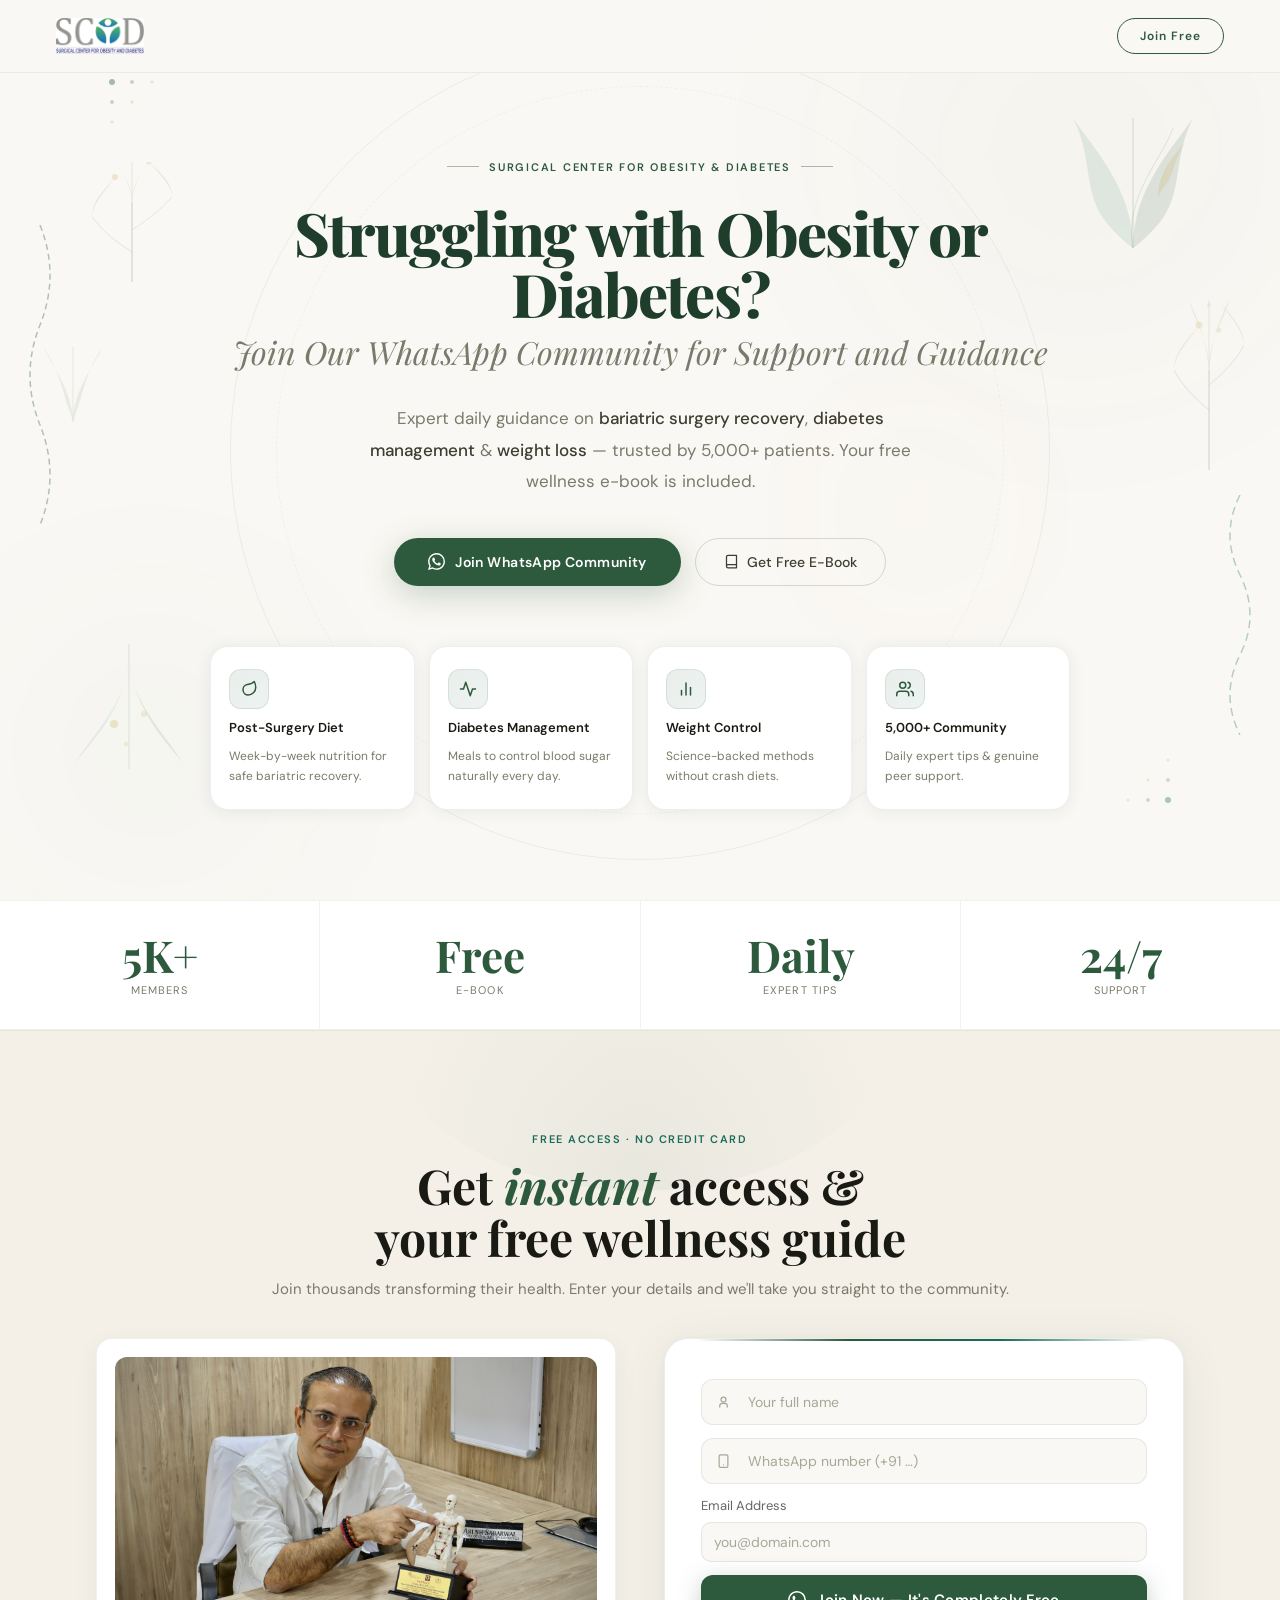
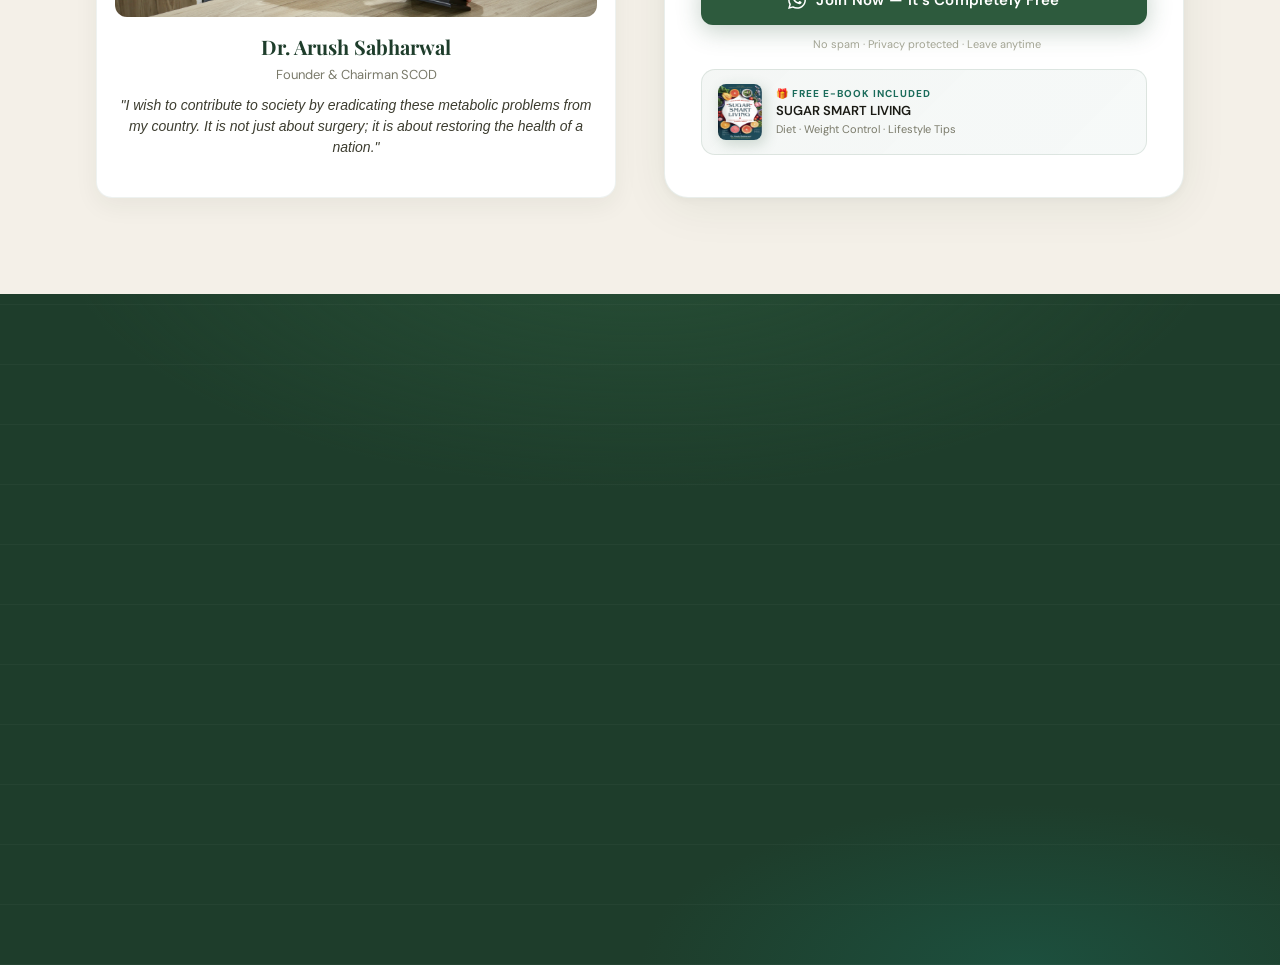
==== commit 451cfacf: "Done" ====
--- a/index.html
+++ b/index.html
@@ -280,16 +280,21 @@
   max-width:520px;margin:0 auto;text-align:center;
 }
 /* two-column layout for form + doctor panel */
-.form-intro{text-align:center;max-width:820px;margin:0 auto 32px}
+.form-intro{text-align:center;max-width:820px;margin:0 auto 18px}
 .form-grid{display:flex;gap:48px;align-items:stretch;max-width:1100px;margin:0 auto;padding:0 12px;justify-content:center}
 .form-grid .form-wrap{flex:0 0 520px;margin:0;text-align:left}
 .doctor-panel{flex:0 0 520px}
-.doctor-card{background:#fff;border:1px solid rgba(45,90,61,.08);border-radius:16px;padding:22px;text-align:center;box-shadow:0 8px 24px rgba(30,50,35,.06);display:flex;flex-direction:column;justify-content:center}
-.doctor-photo{width:160px;height:160px;border-radius:12px;object-fit:cover;display:block;margin:0 auto 12px}
+.doctor-card{background:#fff;border:1px solid rgba(45,90,61,.08);border-radius:16px;padding:18px 18px 24px;text-align:center;box-shadow:0 8px 24px rgba(30,50,35,.06);display:flex;flex-direction:column;justify-content:flex-start;align-items:center}
+.doctor-photo{width:100%;height:260px;border-radius:12px;object-fit:cover;display:block;margin:0 0 16px}
 .doctor-name{font-family:'Playfair Display',serif;font-size:20px;font-weight:700;color:var(--sage2);margin-bottom:6px}
 .doctor-title{font-size:13px;color:var(--muted)}
 .doctor-quote{font-size:14px;color:var(--text2);line-height:1.5;margin-top:12px;font-style:italic}
-.form-card,.doctor-card{min-height:520px}
+.form-card,.doctor-card{min-height:460px}
+
+@media (max-width:900px){
+  .form-card,.doctor-card{min-height:auto}
+  .doctor-photo{height:200px}
+}
 .form-tag{
   display:inline-block;
   font-size:11px;font-weight:600;letter-spacing:.14em;text-transform:uppercase;
@@ -558,6 +563,104 @@
   .info-cards{grid-template-columns:1fr}
   .leaf-tr,.leaf-bl{display:none}
 }
+
+/* ── SCROLL-REVEAL ANIMATIONS ── */
+.scroll-reveal{
+  opacity:0;transform:translateY(36px);
+  transition:opacity .8s cubic-bezier(.25,.46,.45,.94),transform .8s cubic-bezier(.25,.46,.45,.94);
+}
+.scroll-reveal.visible{opacity:1;transform:translateY(0)}
+
+.slide-left{
+  opacity:0;transform:translateX(-50px);
+  transition:opacity .8s ease,transform .8s ease;
+}
+.slide-left.visible{opacity:1;transform:translateX(0)}
+
+.slide-right{
+  opacity:0;transform:translateX(50px);
+  transition:opacity .8s ease,transform .8s ease;
+}
+.slide-right.visible{opacity:1;transform:translateX(0)}
+
+.scale-in{
+  opacity:0;transform:scale(.82);
+  transition:opacity .6s ease,transform .6s cubic-bezier(.34,1.56,.64,1);
+}
+.scale-in.visible{opacity:1;transform:scale(1)}
+
+/* Stats staggered pop-in */
+.stats-bar .s-item{
+  opacity:0;transform:translateY(24px);
+  transition:opacity .6s ease,transform .6s cubic-bezier(.34,1.56,.64,1);
+}
+.stats-bar.visible .s-item{opacity:1;transform:translateY(0)}
+.stats-bar.visible .s-item:nth-child(1){transition-delay:.1s}
+.stats-bar.visible .s-item:nth-child(2){transition-delay:.2s}
+.stats-bar.visible .s-item:nth-child(3){transition-delay:.3s}
+.stats-bar.visible .s-item:nth-child(4){transition-delay:.4s}
+.stats-bar.visible .s-num{animation:numPop .5s cubic-bezier(.34,1.56,.64,1) both}
+.stats-bar.visible .s-item:nth-child(1) .s-num{animation-delay:.15s}
+.stats-bar.visible .s-item:nth-child(2) .s-num{animation-delay:.25s}
+.stats-bar.visible .s-item:nth-child(3) .s-num{animation-delay:.35s}
+.stats-bar.visible .s-item:nth-child(4) .s-num{animation-delay:.45s}
+@keyframes numPop{0%{transform:scale(0);opacity:0}60%{transform:scale(1.18)}100%{transform:scale(1);opacity:1}}
+
+/* CTA pulse glow */
+@keyframes ctaGlow{
+  0%,100%{box-shadow:0 8px 32px rgba(45,90,61,.25)}
+  50%{box-shadow:0 8px 40px rgba(45,90,61,.35),0 0 20px rgba(45,90,61,.15)}
+}
+.btn-primary{animation:ctaGlow 2.5s ease-in-out infinite}
+
+/* Footer title shimmer gradient */
+.footer-title em{
+  background:linear-gradient(90deg,var(--sage),var(--teal),var(--sage));
+  background-size:200% 100%;
+  -webkit-background-clip:text;-webkit-text-fill-color:transparent;
+  background-clip:text;
+  animation:shimmer 3s ease-in-out infinite;
+}
+@keyframes shimmer{0%{background-position:100% 50%}50%{background-position:0% 50%}100%{background-position:100% 50%}}
+
+/* Ebook strip shine sweep */
+.ebook-strip{position:relative;overflow:hidden}
+.ebook-strip::after{
+  content:'';position:absolute;top:-50%;left:-60%;
+  width:30px;height:200%;
+  background:linear-gradient(90deg,transparent,rgba(255,255,255,.35),transparent);
+  transform:rotate(25deg);
+  animation:stripShine 4s ease-in-out infinite 2s;
+  pointer-events:none;
+}
+@keyframes stripShine{0%,100%{left:-60%}40%,60%{left:160%}}
+
+/* Icon wiggle on info-card hover */
+.info-card:hover .ic-icon svg{animation:iconWiggle .5s ease}
+@keyframes iconWiggle{0%{transform:rotate(0)}25%{transform:rotate(-10deg)}75%{transform:rotate(10deg)}100%{transform:rotate(0)}}
+
+/* Nav shadow on scroll */
+nav{transition:box-shadow .3s ease,background .3s ease}
+nav.scrolled{box-shadow:0 4px 24px rgba(30,50,35,.1);background:rgba(250,248,244,.97)}
+
+/* Form card subtle hover float */
+.form-card{transition:transform .4s ease,box-shadow .4s ease}
+.form-card:hover{transform:translateY(-4px);box-shadow:0 16px 56px rgba(30,50,35,.12),0 4px 12px rgba(30,50,35,.06)}
+
+/* Doctor card hover lift */
+.doctor-card{transition:transform .4s ease,box-shadow .4s ease}
+.doctor-card:hover{transform:translateY(-4px);box-shadow:0 16px 40px rgba(30,50,35,.1)}
+
+/* Respect reduced motion */
+@media(prefers-reduced-motion:reduce){
+  .scroll-reveal,.slide-left,.slide-right,.scale-in,
+  .stats-bar .s-item{opacity:1!important;transform:none!important;transition:none!important}
+  .stats-bar.visible .s-num{animation:none!important}
+  .btn-primary{animation:none!important}
+  .footer-title em{animation:none;-webkit-text-fill-color:var(--sage);background:none}
+  .ebook-strip::after{animation:none}
+  .info-card:hover .ic-icon svg{animation:none}
+}
 </style>
 </head>
 <body>
@@ -739,7 +842,7 @@
   <div class="form-grid">
     <aside class="doctor-panel" aria-label="Doctor">
       <div class="doctor-card">
-        <img src="images/IMG_3252 (1).jpg" alt="Dr. Arush Sabharwal" class="doctor-photo width" style="width: 350px !important; height: 250px !important;">
+  <img src="images/IMG_3252 (1).jpg" alt="Dr. Arush Sabharwal" class="doctor-photo">
         <div class="doctor-name">Dr. Arush Sabharwal</div>
         <div class="doctor-title">Founder &amp; Chairman SCOD</div>
         <p class="doctor-quote">"I wish to contribute to society by eradicating these metabolic problems from my country. It is not just about surgery; it is about restoring the health of a nation."</p>
@@ -890,8 +993,18 @@
       const fEmail = document.getElementById('f_email');
       if(fName) fName.value = n.value.trim();
       if(fPhone) fPhone.value = p.value.trim();
-      const emailInput = document.getElementById('email-address') || document.getElementById('m-email-address');
-      if(fEmail) fEmail.value = emailInput ? emailInput.value.trim() : '';
+      // prefer the modal email when submitting from the modal; otherwise prefer any non-empty email
+      const emailMain = document.getElementById('email-address');
+      const emailModal = document.getElementById('m-email-address');
+      let chosenEmail = '';
+      if(nameId && nameId.toLowerCase().startsWith('m') && emailModal && emailModal.value.trim()){
+        chosenEmail = emailModal.value.trim();
+      } else if(emailMain && emailMain.value.trim()){
+        chosenEmail = emailMain.value.trim();
+      } else if(emailModal && emailModal.value.trim()){
+        chosenEmail = emailModal.value.trim();
+      }
+      if(fEmail) fEmail.value = chosenEmail;
       // submit to hidden iframe (fire-and-forget)
       formesterForm.submit();
     }
@@ -908,6 +1021,46 @@
   document.getElementById('joinForm').scrollIntoView({behavior:'smooth',block:'start'});
   setTimeout(()=>document.getElementById('name').focus(),700);
 }
+
+// ── Scroll-reveal animations ──
+(function(){
+  if(window.matchMedia('(prefers-reduced-motion:reduce)').matches) return;
+
+  const obs = new IntersectionObserver(function(entries){
+    entries.forEach(function(e){
+      if(e.isIntersecting){
+        e.target.classList.add('visible');
+        obs.unobserve(e.target);
+      }
+    });
+  },{threshold:0.15});
+
+  // Stats bar — staggered counter pop
+  var statsBar = document.querySelector('.stats-bar');
+  if(statsBar) obs.observe(statsBar);
+
+  // Form section intro
+  var formIntro = document.querySelector('.form-intro');
+  if(formIntro){ formIntro.classList.add('scroll-reveal'); obs.observe(formIntro); }
+
+  // Doctor panel slides from left, form from right
+  var doctorPanel = document.querySelector('.doctor-panel');
+  var formWrap = document.querySelector('.form-section .form-wrap');
+  if(doctorPanel){ doctorPanel.classList.add('slide-left'); obs.observe(doctorPanel); }
+  if(formWrap){ formWrap.classList.add('slide-right'); obs.observe(formWrap); }
+
+  // Footer CTA
+  var footerInner = document.querySelector('.footer-inner');
+  if(footerInner){ footerInner.classList.add('scroll-reveal'); obs.observe(footerInner); }
+
+  // Nav shadow on scroll
+  var nav = document.querySelector('nav');
+  if(nav){
+    window.addEventListener('scroll',function(){
+      nav.classList.toggle('scrolled', window.scrollY > 40);
+    },{passive:true});
+  }
+})();
 </script>
 <!-- Hidden Formester iframe + form: submits in background so main page doesn't navigate -->
 <iframe name="formester_iframe" id="formester_iframe" style="display:none;" aria-hidden="true"></iframe>
